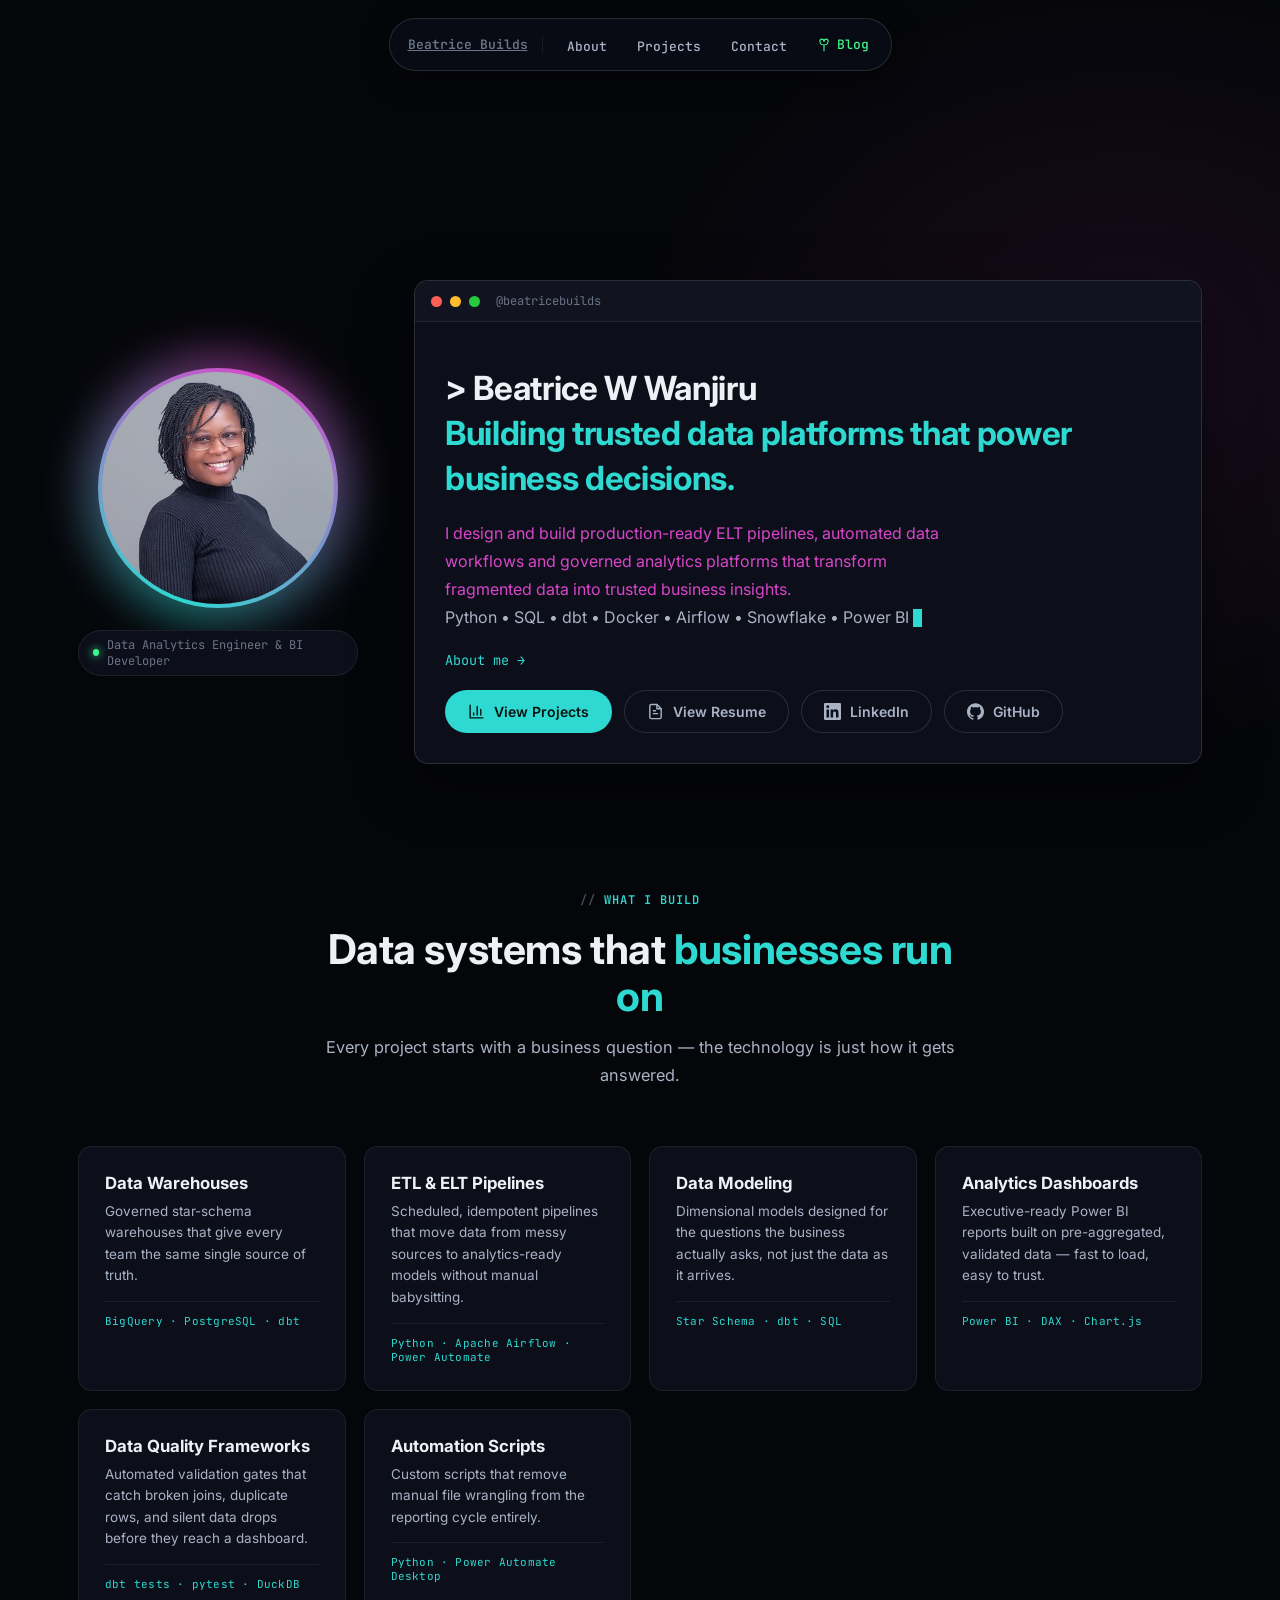
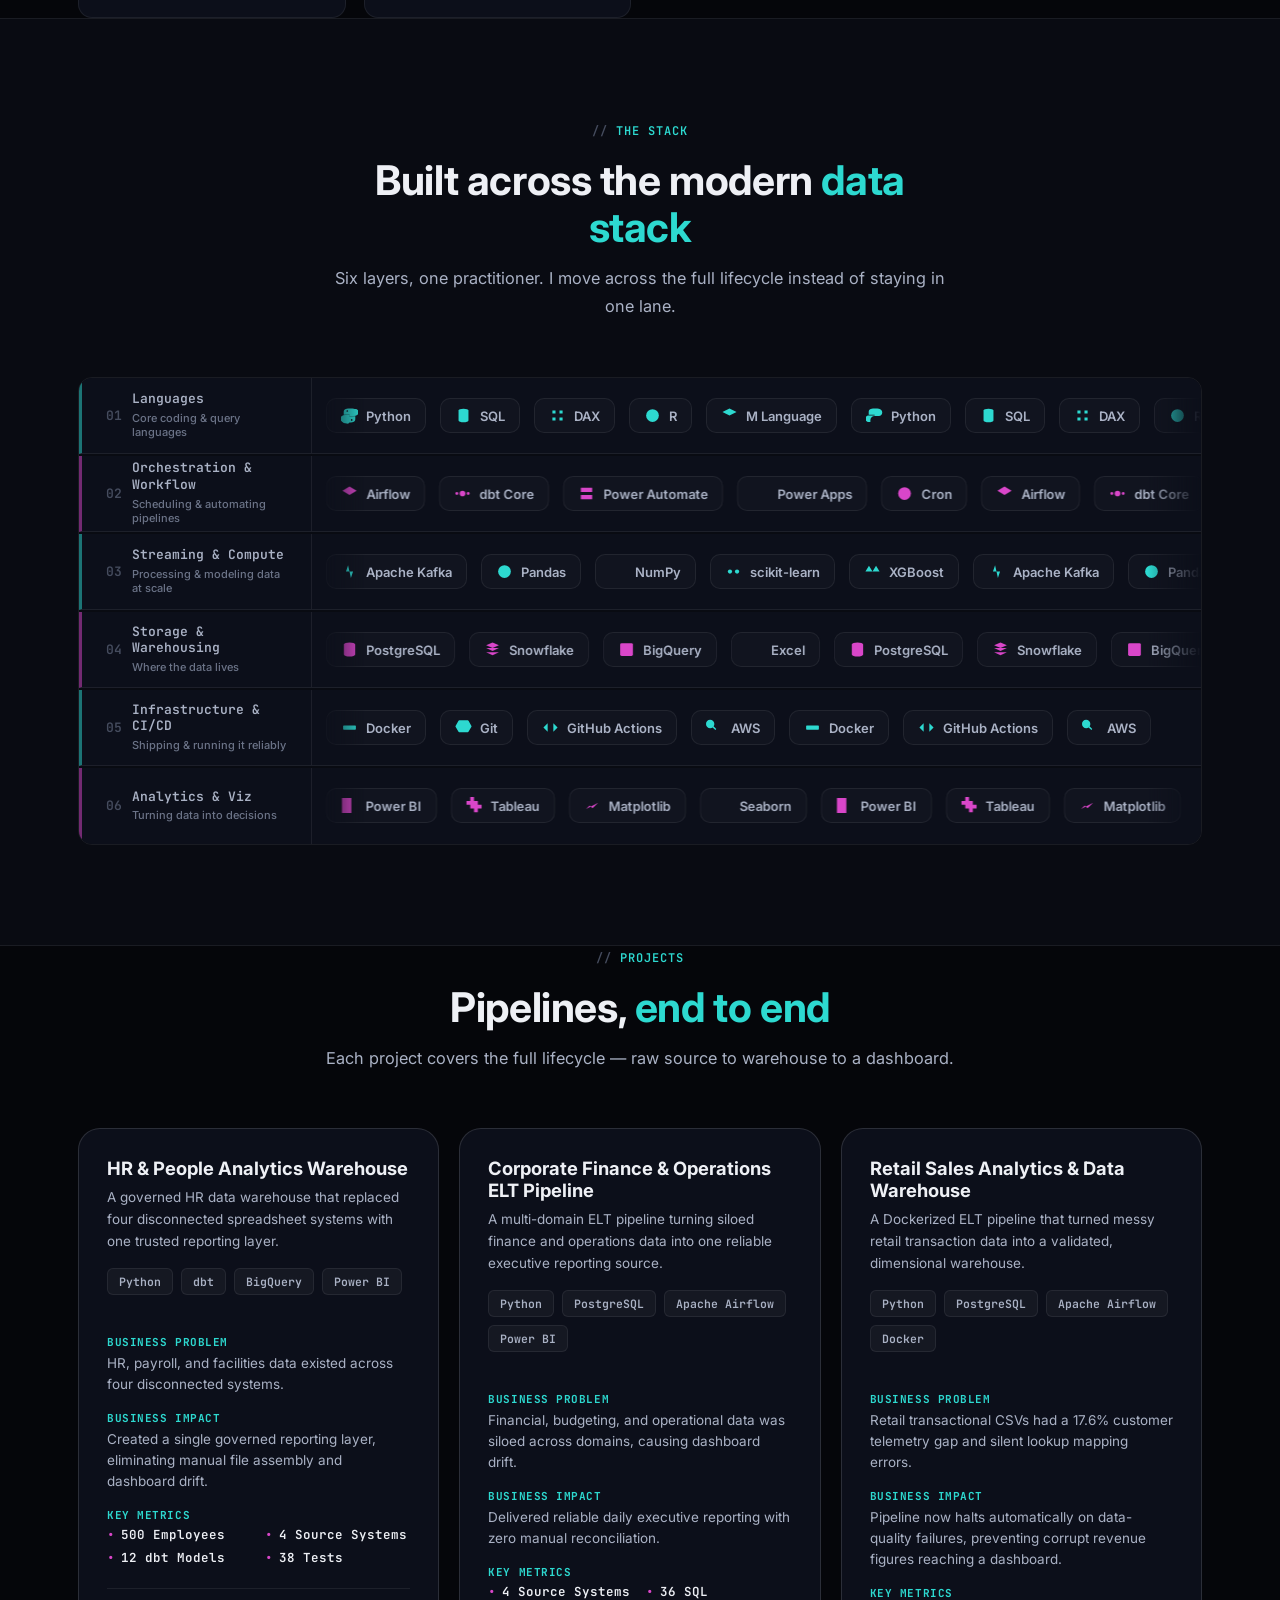
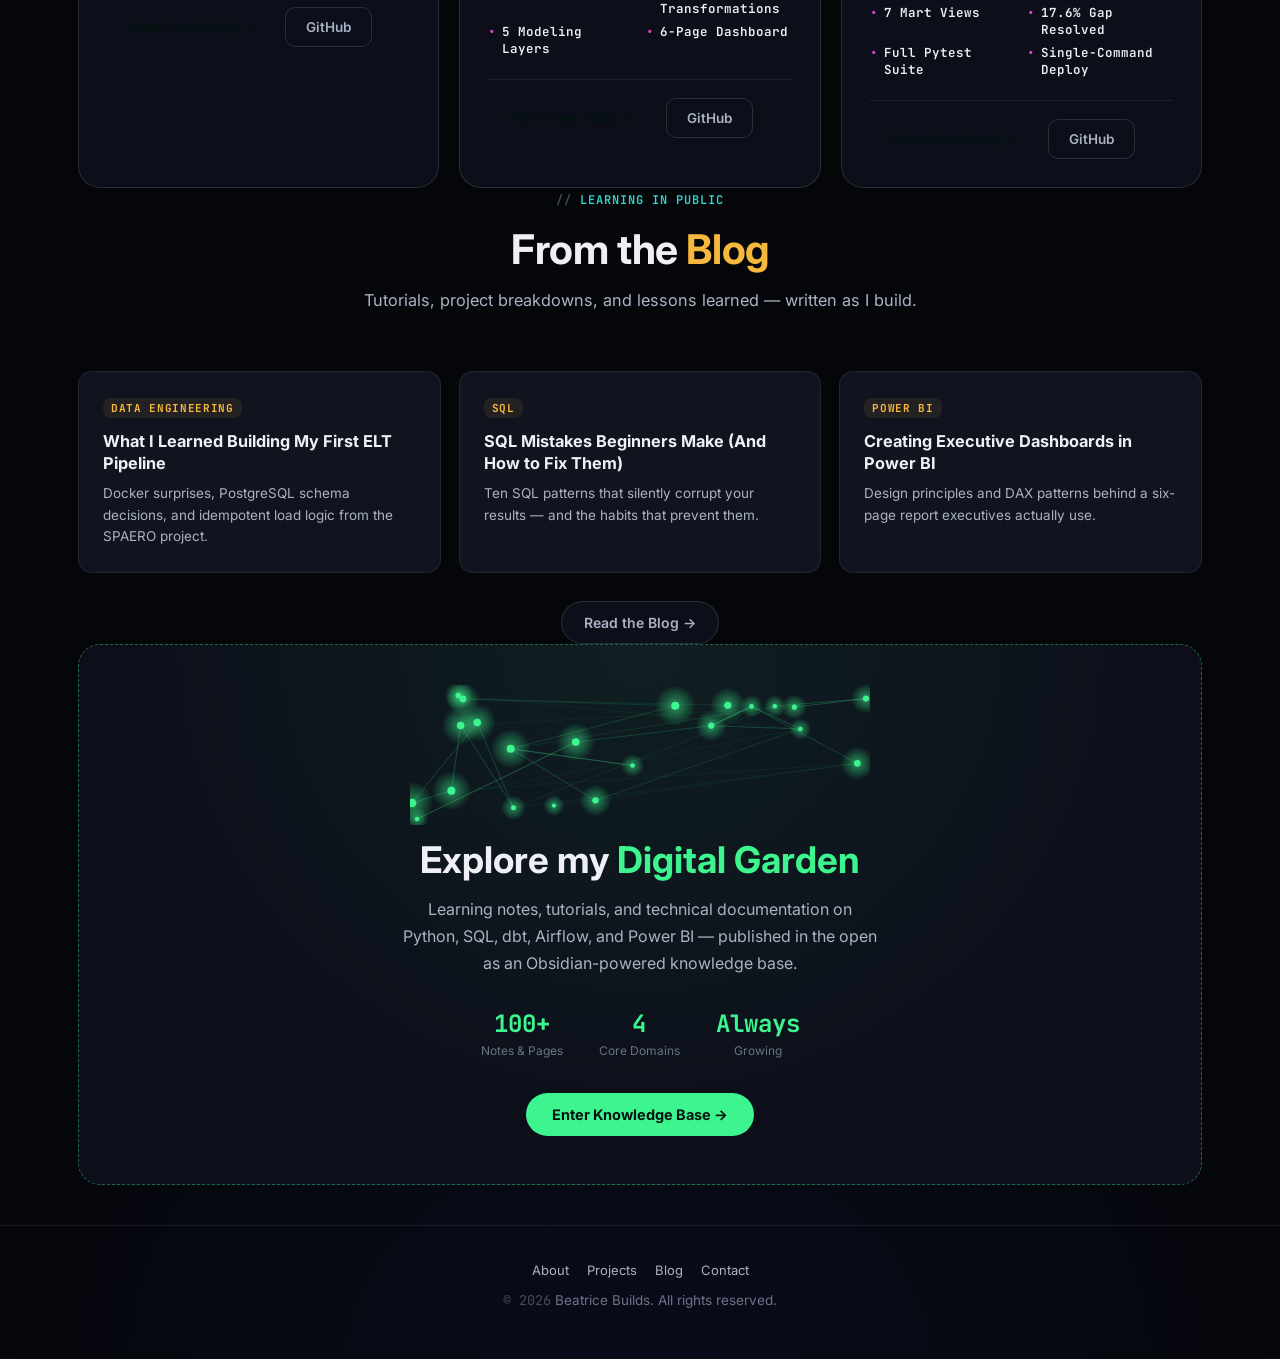
==== index.html @ 4d33ec8a "Overwrite remote with local files" ====
<!DOCTYPE html>
<html lang="en">
<head>
<meta charset="UTF-8">
<meta name="viewport" content="width=device-width, initial-scale=1.0">
<title>Beatrice Builds — Data Analytics Engineer & BI Developer</title>
<meta name="description" content="Portfolio of Beatrice W Wanjiru, a Nairobi-based Data Analytics Engineer and BI Developer building ELT pipelines, dbt warehouses, and Power BI dashboards.">
<meta name="keywords" content="Beatrice Builds, Beatrice Wanjiru, Data Analytics Engineer, Data Engineer, BI Developer, Power BI Developer, dbt, ELT Pipeline, Python, SQL, Airflow, Nairobi Kenya Data Engineer">
<meta name="author" content="Beatrice W Wanjiru">
<meta name="robots" content="index, follow, max-image-preview:large">
<meta name="color-scheme" content="dark">
<meta name="theme-color" content="#0c0f1a">
<link rel="canonical" href="https://beatrice-wakarima.github.io/Beatrice/">

<meta property="og:site_name" content="Beatrice Builds">
<meta property="og:title" content="Beatrice Builds — Data Analytics Engineer & BI Developer">
<meta property="og:description" content="End-to-end data solutions, from raw ELT pipelines to production Power BI dashboards. Portfolio by Beatrice W Wanjiru.">
<meta property="og:type" content="website">
<meta property="og:image" content="https://beatrice-wakarima.github.io/Beatrice/assets/images/og-preview.png">
<meta property="og:image:width" content="1200">
<meta property="og:image:height" content="630">
<meta property="og:image:alt" content="Beatrice W Wanjiru — Data Analytics Engineer & BI Developer portfolio preview">
<meta property="og:url" content="https://beatrice-wakarima.github.io/Beatrice/">
<meta property="og:locale" content="en_US">

<meta name="twitter:card" content="summary_large_image">
<meta name="twitter:title" content="Beatrice Builds — Data Analytics Engineer & BI Developer">
<meta name="twitter:description" content="End-to-end data solutions, from raw ELT pipelines to production Power BI dashboards.">
<meta name="twitter:image" content="https://beatrice-wakarima.github.io/Beatrice/assets/images/og-preview.png">

<link rel="preconnect" href="https://fonts.googleapis.com">
<link rel="preconnect" href="https://fonts.gstatic.com" crossorigin>
<link href="https://fonts.googleapis.com/css2?family=Inter:wght@400;500;600;700;800&family=JetBrains+Mono:wght@400;500;600;700&display=swap" rel="stylesheet">
<link rel="icon" href="assets/icons/favicon.ico" type="image/x-icon">
<link rel="apple-touch-icon" href="assets/icons/apple-touch-icon.png">
<link rel="manifest" href="site.webmanifest">
<link rel="stylesheet" href="assets/css/style.css">

<script type="application/ld+json">
{
  "@context": "https://schema.org",
  "@type": "Person",
  "name": "Beatrice W Wanjiru",
  "alternateName": "Beatrice Builds",
  "url": "https://beatrice-wakarima.github.io/Beatrice/",
  "jobTitle": "Data Analytics Engineer",
  "description": "Data Analytics Engineer and BI Developer building end-to-end ELT pipelines, dbt data warehouses, and Power BI dashboards.",
  "image": "https://beatrice-wakarima.github.io/Beatrice/images/passport.jpg",
  "sameAs": [
    "https://www.linkedin.com/in/beatricewwanjiru",
    "https://github.com/Beatrice-Wakarima"
  ],
  "knowsAbout": ["Data Engineering", "Data Analytics", "Power BI", "dbt", "Python", "SQL", "Apache Airflow", "BigQuery", "Snowflake"]
}
</script>
<script type="application/ld+json">
{
  "@context": "https://schema.org",
  "@type": "WebSite",
  "name": "Beatrice Builds",
  "url": "https://beatrice-wakarima.github.io/Beatrice/",
  "author": { "@type": "Person", "name": "Beatrice W Wanjiru" }
}
</script>
</head>
<body>

<a href="#main-content" class="skip-link">Skip to main content</a>

<header>
    <nav class="navbar" aria-label="Primary">
        <a href="index.html" class="nav-root">Beatrice Builds</a>
        <ul>
            <li><a href="about/index.html" class="navlink">About</a></li>
            <li><a href="#projects" class="navlink">Projects</a></li>
            <li><a href="contact/index.html" class="navlink">Contact</a></li>
            <li><a href="blog/index.html" class="navlink nav-garden">
                <svg viewBox="0 0 24 24" fill="none" stroke="currentColor" stroke-width="2" aria-hidden="true"><path d="M12 22V12M12 12C12 12 5 12 5 6C5 4 6 2 8 2C10 2 12 4 12 6M12 12C12 12 19 12 19 6C19 4 18 2 16 2C14 2 12 4 12 6" stroke-linecap="round" stroke-linejoin="round"/></svg>
                Blog
            </a></li>
        </ul>
    </nav>
</header>

<main id="main-content">

    <!-- ════════════════════ HERO ════════════════════ -->
    <section id="hero" class="hero wrap">
        <div class="hero-grid">
            <div class="hero-left">
                <div class="portrait-frame">
                    <img src="assets/images/passport.jpg" alt="Portrait of Beatrice W Wanjiru, Data Analytics Engineer" width="400" height="400" fetchpriority="high">
                </div>
                <div class="status-pill">
                    <span class="status-dot"></span>
                    Data Analytics Engineer & BI Developer
                </div>
            </div>

            <div class="hero-right">
                <div class="terminal-card">
                    <div class="terminal-bar">
                        <span class="terminal-dot red"></span>
                        <span class="terminal-dot yellow"></span>
                        <span class="terminal-dot green"></span>
                        <span class="terminal-path">@beatricebuilds</span>
                    </div>
                    <div class="terminal-body">
    
                        <h1 class="hero-headline"> > Beatrice W Wanjiru<span class="highlight-cyan"><br>Building trusted data platforms that power business decisions.</span></h1>
                        <p class="hero-tagline"> <span class="highlight-fuchsia">I design and build production-ready ELT pipelines, automated data workflows and governed analytics platforms that transform fragmented data into trusted business insights.</span><br>Python • SQL • dbt • Docker • Airflow • Snowflake • Power BI<span class="cursor-blink"></span></p>
                        <p style="margin:-8px 0 20px;"><a href="about/index.html" style="color:var(--cyan); font-size:13.5px; text-decoration:none;">About me →</a></p>
                        <div class="hero-actions">
                            <a href="#projects" class="pill-btn pill-cyan">
                                <svg viewBox="0 0 24 24" fill="none" stroke="currentColor" stroke-width="2" stroke-linecap="round" stroke-linejoin="round"><path d="M3 3v18h18"/><path d="M18 17V9M13 17V5M8 17v-3"/></svg>
                                View Projects
                            </a>
                            <a href="assets/documents/resume.pdf" target="_blank" rel="noopener noreferrer" class="pill-btn pill-ghost">
                                <svg viewBox="0 0 24 24" fill="none" stroke="currentColor" stroke-width="2" stroke-linecap="round" stroke-linejoin="round"><path d="M14 2H6a2 2 0 0 0-2 2v16a2 2 0 0 0 2 2h12a2 2 0 0 0 2-2V8z"/><path d="M14 2v6h6"/><path d="M9 15h6M9 11h3"/></svg>
                                View Resume
                            </a>
                            <a href="https://www.linkedin.com/in/beatricewwanjiru" target="_blank" rel="noopener noreferrer" class="pill-btn pill-ghost">
                                <svg viewBox="0 0 24 24" fill="currentColor"><path d="M20.447 20.452h-3.554v-5.569c0-1.328-.027-3.037-1.852-3.037-1.853 0-2.136 1.445-2.136 2.939v5.667H9.351V9h3.414v1.561h.046c.477-.9 1.637-1.85 3.37-1.85 3.601 0 4.267 2.37 4.267 5.455v6.286zM5.337 7.433a2.062 2.062 0 01-2.063-2.065 2.064 2.064 0 112.063 2.065zm1.782 13.019H3.555V9h3.564v11.452zM22.225 0H1.771C.792 0 0 .774 0 1.729v20.542C0 23.227.792 24 1.771 24h20.451C23.2 24 24 23.227 24 22.271V1.729C24 .774 23.2 0 22.222 0h.003z"/></svg>
                                LinkedIn
                            </a>
                            <a href="https://github.com/beatrice-wakarima" target="_blank" rel="noopener noreferrer" class="pill-btn pill-ghost">
                                <svg viewBox="0 0 24 24" fill="currentColor"><path d="M12 .297c-6.63 0-12 5.373-12 12 0 5.303 3.438 9.8 8.205 11.385.6.113.82-.258.82-.577 0-.285-.01-1.04-.015-2.04-3.338.724-4.042-1.61-4.042-1.61-.546-1.387-1.333-1.756-1.333-1.756-1.089-.745.084-.729.084-.729 1.205.084 1.84 1.236 1.84 1.236 1.07 1.835 2.809 1.305 3.495.998.108-.776.418-1.305.762-1.605-2.665-.3-5.466-1.332-5.466-5.93 0-1.31.465-2.38 1.235-3.22-.135-.303-.54-1.523.105-3.176 0 0 1.005-.322 3.3 1.23.96-.267 1.98-.399 3-.405 1.02.006 2.04.138 3 .405 2.28-1.552 3.285-1.23 3.285-1.23.645 1.653.24 2.873.12 3.176.765.84 1.23 1.91 1.23 3.22 0 4.61-2.805 5.625-5.475 5.92.42.36.81 1.096.81 2.22 0 1.606-.015 2.896-.015 3.286 0 .315.21.69.825.57C20.565 22.092 24 17.592 24 12.297c0-6.627-5.373-12-12-12"/></svg>
                                GitHub
                            </a>
                        </div>
                    </div>
                </div>
            </div>
        </div>
    </section>

    <!-- ════════════════════ WHAT I BUILD ════════════════════ -->
    <section id="what-i-build" class="wrap">
        <div class="section-header center">
            <span class="eyebrow">what i build</span>
            <h2>Data systems that <span class="highlight-cyan">businesses run on</span></h2>
            <p>Every project starts with a business question — the technology is just how it gets answered.</p>
        </div>
        <div class="build-grid">
            <div class="build-card">
                <h3>Data Warehouses</h3>
                <p>Governed star-schema warehouses that give every team the same single source of truth.</p>
                <div class="build-tech">BigQuery · PostgreSQL · dbt</div>
            </div>
            <div class="build-card">
                <h3>ETL &amp; ELT Pipelines</h3>
                <p>Scheduled, idempotent pipelines that move data from messy sources to analytics-ready models without manual babysitting.</p>
                <div class="build-tech">Python · Apache Airflow · Power Automate</div>
            </div>
            <div class="build-card">
                <h3>Data Modeling</h3>
                <p>Dimensional models designed for the questions the business actually asks, not just the data as it arrives.</p>
                <div class="build-tech">Star Schema · dbt · SQL</div>
            </div>
            <div class="build-card">
                <h3>Analytics Dashboards</h3>
                <p>Executive-ready Power BI reports built on pre-aggregated, validated data — fast to load, easy to trust.</p>
                <div class="build-tech">Power BI · DAX · Chart.js</div>
            </div>
            <div class="build-card">
                <h3>Data Quality Frameworks</h3>
                <p>Automated validation gates that catch broken joins, duplicate rows, and silent data drops before they reach a dashboard.</p>
                <div class="build-tech">dbt tests · pytest · DuckDB</div>
            </div>
            <div class="build-card">
                <h3>Automation Scripts</h3>
                <p>Custom scripts that remove manual file wrangling from the reporting cycle entirely.</p>
                <div class="build-tech">Python · Power Automate Desktop</div>
            </div>
        </div>
    </section>

    <!-- ════════════════════ TECH STACK ════════════════════ -->
    <section id="stack" class="stack-section">
        <div class="wrap">
            <div class="section-header center">
                <span class="eyebrow">the stack</span>
                <h2>Built across the modern <span class="highlight-cyan">data stack</span></h2>
                <p>Six layers, one practitioner. I move across the full lifecycle instead of staying in one lane.</p>
            </div>

            <div class="stack-rows">

                <div class="stack-row accent-cyan">
                    <div class="stack-label"><span class="idx">01</span> <span class="stack-label-text">Languages<small>Core coding &amp; query languages</small></span></div>
                    <div class="stack-track left">
                        <div class="stack-marquee">
                            <span class="chip"><svg viewBox="0 0 24 24" fill="#2dd9d0"><path d="M12 2c-1.5 0-2.9.1-4 .4-3.6.7-4.2 2.2-4.2 4.9v3.6h8.4v1.1H4.1c-2.7 0-5 1.6-5 4.7 0 3.1 2.3 4.6 5 4.6h2.1v-2.8c0-3.1 2.7-5.8 5.9-5.8h6.2c2.5 0 4.6-2.1 4.6-4.6V7.3c0-2.5-2.1-4.4-4.6-4.9-1.6-.3-3.3-.4-4.3-.4zM8.9 4.5c.7 0 1.2.6 1.2 1.3 0 .7-.5 1.3-1.2 1.3-.7 0-1.2-.6-1.2-1.3 0-.7.5-1.3 1.2-1.3z"/><path d="M12 22c1.5 0 2.9-.1 4-.4 3.6-.7 4.2-2.2 4.2-4.9v-3.6h-8.4v-1.1h8.1c2.7 0 5-1.6 5-4.7 0-3.1-2.3-4.6-5-4.6h-2.1v2.8c0 3.1-2.7 5.8-5.9 5.8H5.7c-2.5 0-4.6 2.1-4.6 4.6v2.3c0 2.5 2.1 4.4 4.6 4.9 1.6.3 3.3.4 4.3.4zM15.1 19.5c-.7 0-1.2-.6-1.2-1.3 0-.7.5-1.3 1.2-1.3.7 0 1.2.6 1.2 1.3 0 .7-.5 1.3-1.2 1.3z"/></svg>Python</span>
                            <span class="chip"><svg viewBox="0 0 24 24" fill="#2dd9d0"><path d="M12 2.5C8.17 2.5 5 3.65 5 5.083V18.917C5 20.35 8.17 21.5 12 21.5s7-1.15 7-2.583V5.083C19 3.65 15.83 2.5 12 2.5z"/></svg>SQL</span>
                            <span class="chip"><svg viewBox="0 0 24 24" fill="#2dd9d0"><path d="M4.8 4.8h4.4v4.4H4.8zM14.8 4.8h4.4v4.4h-4.4zM4.8 14.8h4.4v4.4H4.8zM14.8 14.8h4.4v4.4h-4.4z"/></svg>DAX</span>
                            <span class="chip"><svg viewBox="0 0 24 24" fill="#2dd9d0"><circle cx="12" cy="12" r="9"/></svg>R</span>
                            <span class="chip"><svg viewBox="0 0 24 24" fill="#2dd9d0"><path d="M12 2L2 7l10 5 10-5z"/></svg>M Language</span>
                            <!-- duplicate set for seamless marquee -->
                            <span class="chip"><svg viewBox="0 0 24 24" fill="#2dd9d0"><path d="M12 2c-1.5 0-2.9.1-4 .4-3.6.7-4.2 2.2-4.2 4.9v3.6h8.4v1.1H4.1c-2.7 0-5 1.6-5 4.7 0 3.1 2.3 4.6 5 4.6h2.1v-2.8c0-3.1 2.7-5.8 5.9-5.8h6.2c2.5 0 4.6-2.1 4.6-4.6V7.3c0-2.5-2.1-4.4-4.6-4.9-1.6-.3-3.3-.4-4.3-.4z"/></svg>Python</span>
                            <span class="chip"><svg viewBox="0 0 24 24" fill="#2dd9d0"><path d="M12 2.5C8.17 2.5 5 3.65 5 5.083V18.917C5 20.35 8.17 21.5 12 21.5s7-1.15 7-2.583V5.083C19 3.65 15.83 2.5 12 2.5z"/></svg>SQL</span>
                            <span class="chip"><svg viewBox="0 0 24 24" fill="#2dd9d0"><path d="M4.8 4.8h4.4v4.4H4.8zM14.8 4.8h4.4v4.4h-4.4zM4.8 14.8h4.4v4.4H4.8zM14.8 14.8h4.4v4.4h-4.4z"/></svg>DAX</span>
                            <span class="chip"><svg viewBox="0 0 24 24" fill="#2dd9d0"><circle cx="12" cy="12" r="9"/></svg>R</span>
                            <span class="chip"><svg viewBox="0 0 24 24" fill="#2dd9d0"><path d="M12 2L2 7l10 5 10-5z"/></svg>M Language</span>
                        </div>
                    </div>
                </div>

                <div class="stack-row accent-fuchsia">
                    <div class="stack-label"><span class="idx">02</span> <span class="stack-label-text">Orchestration &amp; Workflow<small>Scheduling &amp; automating pipelines</small></span></div>
                    <div class="stack-track right">
                        <div class="stack-marquee">
                            <span class="chip"><svg viewBox="0 0 24 24" fill="#d946c9"><path d="M12 2L2 8l10 6 10-6z"/></svg>Airflow</span>
                            <span class="chip"><svg viewBox="0 0 24 24" fill="#d946c9"><circle cx="12" cy="12" r="4"/><circle cx="4" cy="12" r="2"/><circle cx="20" cy="12" r="2"/></svg>dbt Core</span>
                            <span class="chip"><svg viewBox="0 0 24 24" fill="#d946c9"><path d="M4 4h16v6H4zM4 14h16v6H4z"/></svg>Power Automate</span>
                            <span class="chip"><svg viewBox="0 0 24 24" fill="#d946c9"><path d="M12 2v20M2 12h20"/></svg>Power Apps</span>
                            <span class="chip"><svg viewBox="0 0 24 24" fill="#d946c9"><circle cx="12" cy="12" r="9"/></svg>Cron</span>
                            <span class="chip"><svg viewBox="0 0 24 24" fill="#d946c9"><path d="M12 2L2 8l10 6 10-6z"/></svg>Airflow</span>
                            <span class="chip"><svg viewBox="0 0 24 24" fill="#d946c9"><circle cx="12" cy="12" r="4"/><circle cx="4" cy="12" r="2"/><circle cx="20" cy="12" r="2"/></svg>dbt Core</span>
                            <span class="chip"><svg viewBox="0 0 24 24" fill="#d946c9"><path d="M4 4h16v6H4zM4 14h16v6H4z"/></svg>Power Automate</span>
                            <span class="chip"><svg viewBox="0 0 24 24" fill="#d946c9"><path d="M12 2v20M2 12h20"/></svg>Power Apps</span>
                            <span class="chip"><svg viewBox="0 0 24 24" fill="#d946c9"><circle cx="12" cy="12" r="9"/></svg>Cron</span>
                        </div>
                    </div>
                </div>

                <div class="stack-row accent-cyan">
                    <div class="stack-label"><span class="idx">03</span> <span class="stack-label-text">Streaming &amp; Compute<small>Processing &amp; modeling data at scale</small></span></div>
                    <div class="stack-track left">
                        <div class="stack-marquee">
                            <span class="chip"><svg viewBox="0 0 24 24" fill="#2dd9d0"><path d="M3 12h4l3-9 4 18 3-9h4"/></svg>Apache Kafka</span>
                            <span class="chip"><svg viewBox="0 0 24 24" fill="#2dd9d0"><circle cx="12" cy="12" r="9"/></svg>Pandas</span>
                            <span class="chip"><svg viewBox="0 0 24 24" fill="#2dd9d0"><path d="M4 12h16M12 4v16"/></svg>NumPy</span>
                            <span class="chip"><svg viewBox="0 0 24 24" fill="#2dd9d0"><circle cx="7" cy="12" r="3"/><circle cx="17" cy="12" r="3"/></svg>scikit-learn</span>
                            <span class="chip"><svg viewBox="0 0 24 24" fill="#2dd9d0"><path d="M2 12l5-8 5 8 5-8 5 8"/></svg>XGBoost</span>
                            <span class="chip"><svg viewBox="0 0 24 24" fill="#2dd9d0"><path d="M3 12h4l3-9 4 18 3-9h4"/></svg>Apache Kafka</span>
                            <span class="chip"><svg viewBox="0 0 24 24" fill="#2dd9d0"><circle cx="12" cy="12" r="9"/></svg>Pandas</span>
                            <span class="chip"><svg viewBox="0 0 24 24" fill="#2dd9d0"><path d="M4 12h16M12 4v16"/></svg>NumPy</span>
                            <span class="chip"><svg viewBox="0 0 24 24" fill="#2dd9d0"><circle cx="7" cy="12" r="3"/><circle cx="17" cy="12" r="3"/></svg>scikit-learn</span>
                        </div>
                    </div>
                </div>

                <div class="stack-row accent-fuchsia">
                    <div class="stack-label"><span class="idx">04</span> <span class="stack-label-text">Storage &amp; Warehousing<small>Where the data lives</small></span></div>
                    <div class="stack-track right">
                        <div class="stack-marquee">
                            <span class="chip"><svg viewBox="0 0 24 24" fill="#d946c9"><ellipse cx="12" cy="5" rx="8" ry="3"/><path d="M4 5v14c0 1.7 3.6 3 8 3s8-1.3 8-3V5"/></svg>PostgreSQL</span>
                            <span class="chip"><svg viewBox="0 0 24 24" fill="#d946c9"><path d="M12 2l9 4-9 4-9-4z"/><path d="M3 10l9 4 9-4M3 16l9 4 9-4"/></svg>Snowflake</span>
                            <span class="chip"><svg viewBox="0 0 24 24" fill="#d946c9"><rect x="3" y="3" width="18" height="18" rx="2"/></svg>BigQuery</span>
                            <span class="chip"><svg viewBox="0 0 24 24" fill="#d946c9"><path d="M4 19h16M4 15h16M4 11h16"/></svg>Excel</span>
                            <span class="chip"><svg viewBox="0 0 24 24" fill="#d946c9"><ellipse cx="12" cy="5" rx="8" ry="3"/><path d="M4 5v14c0 1.7 3.6 3 8 3s8-1.3 8-3V5"/></svg>PostgreSQL</span>
                            <span class="chip"><svg viewBox="0 0 24 24" fill="#d946c9"><path d="M12 2l9 4-9 4-9-4z"/><path d="M3 10l9 4 9-4M3 16l9 4 9-4"/></svg>Snowflake</span>
                            <span class="chip"><svg viewBox="0 0 24 24" fill="#d946c9"><rect x="3" y="3" width="18" height="18" rx="2"/></svg>BigQuery</span>
                        </div>
                    </div>
                </div>

                <div class="stack-row accent-cyan">
                    <div class="stack-label"><span class="idx">05</span> <span class="stack-label-text">Infrastructure &amp; CI/CD<small>Shipping &amp; running it reliably</small></span></div>
                    <div class="stack-track left">
                        <div class="stack-marquee">
                            <span class="chip"><svg viewBox="0 0 24 24" fill="#2dd9d0"><rect x="3" y="9" width="18" height="6" rx="1"/></svg>Docker</span>
                            <span class="chip"><svg viewBox="0 0 24 24" fill="#2dd9d0"><path d="M23.36 10.21a1.24 1.24 0 0 0-.13-.49l-4.14-7.17a1.24 1.24 0 0 0-1.08-.62H6.02a1.24 1.24 0 0 0-1.08.62L.8 9.72a1.24 1.24 0 0 0 0 1.24l4.14 7.17a1.24 1.24 0 0 0 1.08.62h11.96a1.24 1.24 0 0 0 1.08-.62l4.14-7.17a1.24 1.24 0 0 0 .13-.75z"/></svg>Git</span>
                            <span class="chip"><svg viewBox="0 0 24 24" fill="#2dd9d0"><path d="M16 18l6-6-6-6M8 6l-6 6 6 6"/></svg>GitHub Actions</span>
                            <span class="chip"><svg viewBox="0 0 24 24" fill="#2dd9d0"><path d="M14.5 14.2l-3.8-3.8c.7-1 1.1-2.2 1.1-3.4 0-3.3-2.7-6-6-6S0 3.7 0 7s2.7 6 6 6c1.2 0 2.4-.4 3.4-1.1l3.8 3.8 1.3-1.5z"/></svg>AWS</span>
                            <span class="chip"><svg viewBox="0 0 24 24" fill="#2dd9d0"><rect x="3" y="9" width="18" height="6" rx="1"/></svg>Docker</span>
                            <span class="chip"><svg viewBox="0 0 24 24" fill="#2dd9d0"><path d="M16 18l6-6-6-6M8 6l-6 6 6 6"/></svg>GitHub Actions</span>
                            <span class="chip"><svg viewBox="0 0 24 24" fill="#2dd9d0"><path d="M14.5 14.2l-3.8-3.8c.7-1 1.1-2.2 1.1-3.4 0-3.3-2.7-6-6-6S0 3.7 0 7s2.7 6 6 6c1.2 0 2.4-.4 3.4-1.1l3.8 3.8 1.3-1.5z"/></svg>AWS</span>
                        </div>
                    </div>
                </div>

                <div class="stack-row accent-fuchsia">
                    <div class="stack-label"><span class="idx">06</span> <span class="stack-label-text">Analytics &amp; Viz<small>Turning data into decisions</small></span></div>
                    <div class="stack-track right">
                        <div class="stack-marquee">
                            <span class="chip"><svg viewBox="0 0 24 24" fill="#d946c9"><path d="M1.3 1.3v21.3h13.3V1.3z"/></svg>Power BI</span>
                            <span class="chip"><svg viewBox="0 0 24 24" fill="#d946c9"><path d="M11.3.1H6v5.4H.6v5.3H6v5.4h5.3v5.4h5.4v-5.4h5.3v-5.3h-5.3V5.5h-5.4z"/></svg>Tableau</span>
                            <span class="chip"><svg viewBox="0 0 24 24" fill="#d946c9"><path d="M3 17l5-5 4 4 8-8"/></svg>Matplotlib</span>
                            <span class="chip"><svg viewBox="0 0 24 24" fill="#d946c9"><path d="M4 18V8M10 18V4M16 18v-7M22 18v-3"/></svg>Seaborn</span>
                            <span class="chip"><svg viewBox="0 0 24 24" fill="#d946c9"><path d="M1.3 1.3v21.3h13.3V1.3z"/></svg>Power BI</span>
                            <span class="chip"><svg viewBox="0 0 24 24" fill="#d946c9"><path d="M11.3.1H6v5.4H.6v5.3H6v5.4h5.3v5.4h5.4v-5.4h5.3v-5.3h-5.3V5.5h-5.4z"/></svg>Tableau</span>
                            <span class="chip"><svg viewBox="0 0 24 24" fill="#d946c9"><path d="M3 17l5-5 4 4 8-8"/></svg>Matplotlib</span>
                        </div>
                    </div>
                </div>

            </div>
        </div>
    </section>

    <!-- ════════════════════ CASE STUDIES ════════════════════ -->
    <section id="projects" class="wrap">
        <div class="section-header center">
            <span class="eyebrow">projects</span>
            <h2>Pipelines, <span class="highlight-cyan">end to end</span></h2>
            <p>Each project covers the full lifecycle — raw source to warehouse to a dashboard.</p>
        </div>
        <div class="project-grid">
            <article class="project-card" data-href="projects/hr-analytics-platform/index.html">
                <span class="hover-hint">Click to view case study →</span>
                <h3><a href="projects/hr-analytics-platform/index.html">HR &amp; People Analytics Warehouse</a></h3>
                <p class="project-summary">A governed HR data warehouse that replaced four disconnected spreadsheet systems with one trusted reporting layer.</p>
                <div class="case-tags">
                    <span class="tag">Python</span>
                    <span class="tag">dbt</span>
                    <span class="tag">BigQuery</span>
                    <span class="tag">Power BI</span>
                </div>
                <div class="project-row">
                    <h4>Business Problem</h4>
                    <p>HR, payroll, and facilities data existed across four disconnected systems.</p>
                </div>
                <div class="project-row">
                    <h4>Business Impact</h4>
                    <p>Created a single governed reporting layer, eliminating manual file assembly and dashboard drift.</p>
                </div>
                <div class="project-row">
                    <h4>Key Metrics</h4>
                    <ul class="metric-list">
                        <li>500 Employees</li>
                        <li>4 Source Systems</li>
                        <li>12 dbt Models</li>
                        <li>38 Tests</li>
                    </ul>
                </div>
                <div class="project-footer">
                    <a href="projects/hr-analytics-platform/index.html" class="case-btn solid">View Case Study →</a>
                    <a href="https://github.com/beatrice-wakarima/zeni_hr_analytics" target="_blank" rel="noopener noreferrer" class="case-btn">GitHub</a>
                </div>
            </article>

            <article class="project-card" data-href="projects/corporate-finance-elt/index.html">
                <span class="hover-hint">Click to view case study →</span>
                <h3><a href="projects/corporate-finance-elt/index.html">Corporate Finance &amp; Operations ELT Pipeline</a></h3>
                <p class="project-summary">A multi-domain ELT pipeline turning siloed finance and operations data into one reliable executive reporting source.</p>
                <div class="case-tags">
                    <span class="tag">Python</span>
                    <span class="tag">PostgreSQL</span>
                    <span class="tag">Apache Airflow</span>
                    <span class="tag">Power BI</span>
                </div>
                <div class="project-row">
                    <h4>Business Problem</h4>
                    <p>Financial, budgeting, and operational data was siloed across domains, causing dashboard drift.</p>
                </div>
                <div class="project-row">
                    <h4>Business Impact</h4>
                    <p>Delivered reliable daily executive reporting with zero manual reconciliation.</p>
                </div>
                <div class="project-row">
                    <h4>Key Metrics</h4>
                    <ul class="metric-list">
                        <li>4 Source Systems</li>
                        <li>36 SQL Transformations</li>
                        <li>5 Modeling Layers</li>
                        <li>6-Page Dashboard</li>
                    </ul>
                </div>
                <div class="project-footer">
                    <a href="projects/corporate-finance-elt/index.html" class="case-btn solid">View Case Study →</a>
                    <a href="https://github.com/Beatrice-Wakarima/Spaero-analytics" target="_blank" rel="noopener noreferrer" class="case-btn">GitHub</a>
                </div>
            </article>

            <article class="project-card" data-href="projects/retail-data-warehouse/index.html">
                <span class="hover-hint">Click to view case study →</span>
                <h3><a href="projects/retail-data-warehouse/index.html">Retail Sales Analytics &amp; Data Warehouse</a></h3>
                <p class="project-summary">A Dockerized ELT pipeline that turned messy retail transaction data into a validated, dimensional warehouse.</p>
                <div class="case-tags">
                    <span class="tag">Python</span>
                    <span class="tag">PostgreSQL</span>
                    <span class="tag">Apache Airflow</span>
                    <span class="tag">Docker</span>
                </div>
                <div class="project-row">
                    <h4>Business Problem</h4>
                    <p>Retail transactional CSVs had a 17.6% customer telemetry gap and silent lookup mapping errors.</p>
                </div>
                <div class="project-row">
                    <h4>Business Impact</h4>
                    <p>Pipeline now halts automatically on data-quality failures, preventing corrupt revenue figures reaching a dashboard.</p>
                </div>
                <div class="project-row">
                    <h4>Key Metrics</h4>
                    <ul class="metric-list">
                        <li>7 Mart Views</li>
                        <li>17.6% Gap Resolved</li>
                        <li>Full Pytest Suite</li>
                        <li>Single-Command Deploy</li>
                    </ul>
                </div>
                <div class="project-footer">
                    <a href="projects/retail-data-warehouse/index.html" class="case-btn solid">View Case Study →</a>
                    <a href="https://github.com/Beatrice-Wakarima/pet_retail_pipeline" target="_blank" rel="noopener noreferrer" class="case-btn">GitHub</a>
                </div>
            </article>
        </div>
    </section>

    <!-- ════════════════════ ABOUT ════════════════════ -->
    <!-- ════════════════════ BLOG PREVIEW ════════════════════ -->
    <section id="blog-preview" class="wrap">
        <div class="section-header center">
            <span class="eyebrow">learning in public</span>
            <h2>From the <span class="highlight-gold">Blog</span></h2>
            <p>Tutorials, project breakdowns, and lessons learned — written as I build.</p>
        </div>
        <div class="blog-preview-grid">
            <a href="blog/index.html" class="blog-preview-card">
                <span class="blog-preview-category">Data Engineering</span>
                <h3>What I Learned Building My First ELT Pipeline</h3>
                <p>Docker surprises, PostgreSQL schema decisions, and idempotent load logic from the SPAERO project.</p>
            </a>
            <a href="blog/index.html" class="blog-preview-card">
                <span class="blog-preview-category">SQL</span>
                <h3>SQL Mistakes Beginners Make (And How to Fix Them)</h3>
                <p>Ten SQL patterns that silently corrupt your results — and the habits that prevent them.</p>
            </a>
            <a href="blog/index.html" class="blog-preview-card">
                <span class="blog-preview-category">Power BI</span>
                <h3>Creating Executive Dashboards in Power BI</h3>
                <p>Design principles and DAX patterns behind a six-page report executives actually use.</p>
            </a>
        </div>
        <div class="blog-preview-footer">
            <a href="blog/index.html" class="pill-btn pill-ghost">Read the Blog →</a>
        </div>
    </section>

    <!-- ════════════════════ DIGITAL GARDEN ════════════════════ -->
    <section id="garden-section" class="garden-section wrap">
        <div class="garden-panel">
            <div class="garden-canvas-wrap">
                <canvas id="gardenCanvas" width="460" height="220" aria-hidden="true"></canvas>
            </div>
            <h2>Explore my <span style="color:var(--green)">Digital Garden</span></h2>
            <p>Learning notes, tutorials, and technical documentation on Python, SQL, dbt, Airflow, and Power BI — published in the open as an Obsidian-powered knowledge base.</p>
            <div class="garden-stats">
                <div class="garden-stat"><strong>100+</strong><span>Notes &amp; Pages</span></div>
                <div class="garden-stat"><strong>4</strong><span>Core Domains</span></div>
                <div class="garden-stat"><strong>Always</strong><span>Growing</span></div>
            </div>
            <a href="https://beatricebuilds.vercel.app/" target="_blank" rel="noopener noreferrer" class="garden-btn">
                Enter Knowledge Base →
            </a>
        </div>
    </section>

</main>

<footer>
    <nav class="footer-links" aria-label="Footer">
        <a href="about/index.html">About</a>
        <a href="#projects">Projects</a>
        <a href="blog/index.html">Blog</a>
        <a href="contact/index.html">Contact</a>
    </nav>
    <p><span class="mono">&copy; <span id="year"></span></span> Beatrice Builds. All rights reserved.</p>
</footer>

<div id="modal-backdrop" class="modal-backdrop" role="dialog" aria-modal="true" aria-labelledby="modal-title" aria-describedby="modal-desc">
    <div class="modal" role="document">
        <button id="close-modal-btn" class="close-btn" aria-label="Close dialog">&times;</button>
        <h2 id="modal-title"></h2>
        <p id="modal-desc"></p>
        <div class="modal-tags" id="modal-tags"></div>
        <a id="modal-github-link" href="#" target="_blank" rel="noopener noreferrer">
            <svg viewBox="0 0 24 24" width="16" height="16" fill="currentColor"><path d="M12 .297c-6.63 0-12 5.373-12 12 0 5.303 3.438 9.8 8.205 11.385.6.113.82-.258.82-.577 0-.285-.01-1.04-.015-2.04-3.338.724-4.042-1.61-4.042-1.61-.546-1.387-1.333-1.756-1.333-1.756-1.089-.745.084-.729.084-.729 1.205.084 1.84 1.236 1.84 1.236 1.07 1.835 2.809 1.305 3.495.998.108-.776.418-1.305.762-1.605-2.665-.3-5.466-1.332-5.466-5.93 0-1.31.465-2.38 1.235-3.22-.135-.303-.54-1.523.105-3.176 0 0 1.005-.322 3.3 1.23.96-.267 1.98-.399 3-.405 1.02.006 2.04.138 3 .405 2.28-1.552 3.285-1.23 3.285-1.23.645 1.653.24 2.873.12 3.176.765.84 1.23 1.91 1.23 3.22 0 4.61-2.805 5.625-5.475 5.92.42.36.81 1.096.81 2.22 0 1.606-.015 2.896-.015 3.286 0 .315.21.69.825.57C20.565 22.092 24 17.592 24 12.297c0-6.627-5.373-12-12-12"/></svg>
            View on GitHub
        </a>
    </div>
</div>

<script src="assets/js/script.js"></script>
</body>
</html>
---- assets/css/style.css ----
/* ============================================================
   BEATRICE BUILDS — DESIGN SYSTEM
   "the engineer's terminal meets the data scientist's canvas"
   ============================================================ */

:root {
    --void: #05060a;
    --void-soft: #090b12;
    --panel: #0c0f1a;
    --panel-raised: #11141f;
    --line: rgba(255, 255, 255, 0.07);
    --line-strong: rgba(255, 255, 255, 0.13);

    --text-primary: #eef0f5;
    --text-secondary: #aab2c5;
    --text-muted: #6b7387;
    --text-dim: #454c5e;

    --cyan: #2dd9d0;
    --cyan-dim: rgba(45, 217, 208, 0.12);
    --fuchsia: #d946c9;
    --fuchsia-dim: rgba(217, 70, 201, 0.12);
    --green: #3df58f;
    --green-dim: rgba(61, 245, 143, 0.1);
    --amber: #f5b83d;

    --r-sm: 8px;
    --r-md: 14px;
    --r-lg: 22px;
    --maxw: 1180px;

    --ff-mono: 'JetBrains Mono', ui-monospace, 'SF Mono', monospace;
    --ff-sans: 'Inter', ui-sans-serif, system-ui, -apple-system, sans-serif;
}

* { box-sizing: border-box; }
html { scroll-behavior: smooth; }
::selection { background: var(--cyan-dim); color: var(--cyan); }

.skip-link {
    position: absolute;
    left: 12px;
    top: -60px;
    background: var(--cyan);
    color: #03130f;
    padding: 10px 18px;
    border-radius: var(--r-sm);
    font-family: var(--ff-sans);
    font-weight: 700;
    text-decoration: none;
    z-index: 1000;
    transition: top .2s ease;
}
.skip-link:focus {
    top: 12px;
}

@media (prefers-reduced-motion: reduce) {
    html { scroll-behavior: auto; }
    * { animation-duration: 0.01ms !important; animation-iteration-count: 1 !important; transition-duration: 0.01ms !important; }
}

body {
    margin: 0;
    background:
        radial-gradient(ellipse 900px 600px at 18% -8%, rgba(45, 217, 208, 0.10), transparent 60%),
        radial-gradient(ellipse 900px 700px at 88% 8%, rgba(217, 70, 201, 0.09), transparent 55%),
        radial-gradient(ellipse 1200px 900px at 50% 100%, rgba(61, 80, 245, 0.07), transparent 60%),
        var(--void);
    font-family: var(--ff-sans);
    color: var(--text-primary);
    -webkit-font-smoothing: antialiased;
    overflow-x: hidden;
}

@media (prefers-reduced-motion: reduce) {
    *, *::before, *::after { animation-duration: 0.01ms !important; animation-iteration-count: 1 !important; transition-duration: 0.01ms !important; scroll-behavior: auto !important; }
}

a { color: inherit; }
:focus-visible { outline: 2px solid var(--cyan); outline-offset: 3px; border-radius: 4px; }

.wrap { max-width: var(--maxw); margin: 0 auto; padding: 0 28px; }
main { padding-top: 96px; }
section { padding: 100px 0; position: relative; }

.eyebrow {
    display: inline-flex;
    align-items: center;
    gap: 8px;
    font-family: var(--ff-mono);
    font-size: 12px;
    font-weight: 600;
    letter-spacing: 0.08em;
    text-transform: uppercase;
    color: var(--cyan);
    margin-bottom: 18px;
}
.eyebrow::before { content: '//'; color: var(--text-dim); }

.section-header { max-width: 640px; margin-bottom: 56px; }
.section-header.center { margin-inline: auto; text-align: center; }
.section-header h2 {
    font-size: clamp(1.9rem, 3.2vw, 2.6rem);
    font-weight: 700;
    letter-spacing: -0.01em;
    margin: 0 0 14px;
    line-height: 1.15;
}
.section-header p { color: var(--text-secondary); line-height: 1.7; margin: 0; font-size: 1.02rem; }

.highlight-cyan { color: var(--cyan); }
.highlight-fuchsia { color: var(--fuchsia); }
.highlight-gold { color: var(--amber); }
.mono { font-family: var(--ff-mono); }

header {
    position: fixed;
    left: 0; right: 0; top: 18px;
    display: flex;
    justify-content: center;
    z-index: 200;
    padding: 0 20px;
}
nav.navbar {
    display: flex;
    align-items: center;
    gap: 4px;
    background: rgba(12, 15, 26, 0.65);
    backdrop-filter: blur(16px) saturate(140%);
    -webkit-backdrop-filter: blur(16px) saturate(140%);
    border: 1px solid var(--line-strong);
    padding: 8px 8px 8px 18px;
    border-radius: 100px;
    box-shadow: 0 8px 30px rgba(0,0,0,0.35);
}
.nav-root {
    font-family: var(--ff-mono);
    font-size: 13px;
    font-weight: 600;
    color: var(--text-muted);
    padding-right: 14px;
    border-right: 1px solid var(--line);
    margin-right: 6px;
    white-space: nowrap;
}
nav ul { list-style: none; display: flex; gap: 2px; margin: 0; padding: 0; align-items: center; }
nav a.navlink {
    font-family: var(--ff-mono);
    color: var(--text-secondary);
    text-decoration: none;
    padding: 9px 14px;
    border-radius: 100px;
    font-weight: 500;
    font-size: 13px;
    transition: color 0.2s, background-color 0.2s;
    white-space: nowrap;
}
nav a.navlink:hover, nav a.navlink.active { color: #fff; background-color: rgba(255, 255, 255, 0.06); }
.nav-garden {
    display: inline-flex;
    align-items: center;
    gap: 6px;
    color: var(--green) !important;
}
.nav-garden svg { width: 14px; height: 14px; }

.hero {
    min-height: 88vh;
    display: flex;
    align-items: center;
    padding-top: 60px;
}
.hero-grid {
    display: grid;
    grid-template-columns: 280px 1fr;
    gap: 56px;
    align-items: center;
    width: 100%;
}
.portrait-frame {
    position: relative;
    width: 240px;
    height: 240px;
    border-radius: 50%;
    padding: 4px;
    background: conic-gradient(from 200deg, var(--cyan), var(--fuchsia), var(--cyan));
    flex-shrink: 0;
}
.portrait-frame::after {
    content: '';
    position: absolute;
    inset: -14px;
    border-radius: 50%;
    background: conic-gradient(from 200deg, var(--cyan), var(--fuchsia), var(--cyan));
    filter: blur(22px);
    opacity: 0.5;
    z-index: -1;
}
.portrait-frame img {
    width: 100%;
    height: 100%;
    border-radius: 50%;
    object-fit: cover;
    display: block;
    background: var(--panel);
}
.hero-left { display: flex; flex-direction: column; align-items: center; }
.status-pill {
    margin-top: 22px;
    display: inline-flex;
    align-items: center;
    gap: 8px;
    font-family: var(--ff-mono);
    font-size: 12px;
    color: var(--text-muted);
    background: var(--panel);
    border: 1px solid var(--line);
    padding: 6px 14px;
    border-radius: 100px;
}
.status-dot {
    width: 7px; height: 7px;
    border-radius: 50%;
    background: var(--green);
    box-shadow: 0 0 8px var(--green);
    animation: pulse-dot 2s ease-in-out infinite;
}
@keyframes pulse-dot { 0%, 100% { opacity: 1; } 50% { opacity: 0.35; } }

.terminal-card {
    background: var(--panel);
    border: 1px solid var(--line-strong);
    border-radius: var(--r-md);
    overflow: hidden;
    box-shadow: 0 20px 60px rgba(0,0,0,0.45);
}
.terminal-bar {
    display: flex;
    align-items: center;
    gap: 8px;
    padding: 12px 16px;
    background: var(--panel-raised);
    border-bottom: 1px solid var(--line);
}
.terminal-dot { width: 11px; height: 11px; border-radius: 50%; }
.terminal-dot.red { background: #ff5f56; }
.terminal-dot.yellow { background: #ffbd2e; }
.terminal-dot.green { background: #27c93f; }
.terminal-path {
    font-family: var(--ff-mono);
    font-size: 12px;
    color: var(--text-muted);
    margin-left: 8px;
}
.terminal-body {
    padding: 28px 30px 30px;
    font-family: var(--ff-mono);
}
.terminal-body .prompt { color: var(--green); }
.terminal-body .cmd { color: var(--text-secondary); }
.hero-headline {
    font-family: var(--ff-sans);
    font-size: clamp(1.6rem, 2.6vw, 2.2rem);
    font-weight: 700;
    line-height: 1.35;
    margin: 16px 0 18px;
    letter-spacing: -0.01em;
}
.hero-tagline {
    color: var(--text-secondary);
    font-family: var(--ff-sans);
    line-height: 1.75;
    margin: 0 0 26px;
    max-width: 520px;
}
.cursor-blink {
    display: inline-block;
    width: 9px;
    height: 1.1em;
    background: var(--cyan);
    margin-left: 4px;
    vertical-align: text-bottom;
    animation: blink 1.1s steps(1) infinite;
}
@keyframes blink { 50% { opacity: 0; } }

.hero-actions { display: flex; gap: 12px; flex-wrap: wrap; }
.pill-btn {
    display: inline-flex;
    align-items: center;
    gap: 9px;
    padding: 12px 22px;
    border-radius: 100px;
    font-family: var(--ff-sans);
    font-weight: 600;
    font-size: 14px;
    text-decoration: none;
    border: 1px solid transparent;
    transition: transform 0.18s, background-color 0.2s, border-color 0.2s, box-shadow 0.2s;
}
.pill-btn svg { width: 17px; height: 17px; }
.pill-btn:hover { transform: translateY(-2px); }
.pill-cyan { background: var(--cyan); color: #03130f; }
.pill-cyan:hover { box-shadow: 0 8px 24px rgba(45, 217, 208, 0.35); }
.pill-ghost { background: var(--panel); color: var(--text-secondary); border-color: var(--line-strong); }
.pill-ghost:hover { color: #fff; border-color: var(--text-muted); }

.stack-section { border-top: 1px solid var(--line); border-bottom: 1px solid var(--line); background: var(--void-soft); }
.stack-rows { display: flex; flex-direction: column; gap: 2px; border: 1px solid var(--line); border-radius: var(--r-md); overflow: hidden; }
.stack-row {
    display: grid;
    grid-template-columns: 230px 1fr;
    align-items: center;
    background: var(--panel);
    border-bottom: 1px solid var(--line);
    border-left: 3px solid transparent;
    min-height: 76px;
    transition: background-color .2s, border-left-color .2s;
}
.stack-row.accent-cyan { border-left-color: rgba(45, 217, 208, 0.5); }
.stack-row.accent-fuchsia { border-left-color: rgba(217, 70, 201, 0.5); }
.stack-row:hover { background: var(--panel-raised); }
.stack-row.accent-cyan:hover { border-left-color: var(--cyan); }
.stack-row.accent-fuchsia:hover { border-left-color: var(--fuchsia); }
.stack-row:last-child { border-bottom: none; }
.stack-label {
    font-family: var(--ff-mono);
    font-size: 13px;
    font-weight: 600;
    color: var(--text-secondary);
    padding: 0 24px;
    border-right: 1px solid var(--line);
    height: 100%;
    display: flex;
    align-items: center;
    gap: 10px;
}
.stack-label .idx { color: var(--text-dim); }
.stack-label-text { display: flex; flex-direction: column; gap: 3px; line-height: 1.3; }
.stack-label-text small {
    font-family: var(--ff-sans);
    font-size: 11px;
    font-weight: 500;
    color: var(--text-muted);
    text-transform: none;
    letter-spacing: 0;
}
.stack-track {
    overflow: hidden;
    position: relative;
    height: 100%;
    display: flex;
    align-items: center;
    mask-image: linear-gradient(90deg, transparent, #000 6%, #000 94%, transparent);
    -webkit-mask-image: linear-gradient(90deg, transparent, #000 6%, #000 94%, transparent);
}
.stack-marquee {
    display: flex;
    gap: 14px;
    padding: 0 14px;
    will-change: transform;
    white-space: nowrap;
}
.stack-track.left .stack-marquee { animation: scroll-left 38s linear infinite; }
.stack-track.right .stack-marquee { animation: scroll-right 34s linear infinite; }
.stack-track:hover .stack-marquee { animation-play-state: paused; }
@keyframes scroll-left { from { transform: translateX(0); } to { transform: translateX(-50%); } }
@keyframes scroll-right { from { transform: translateX(-50%); } to { transform: translateX(0); } }

.chip {
    display: inline-flex;
    align-items: center;
    gap: 8px;
    background: var(--panel-raised);
    border: 1px solid var(--line);
    border-radius: 10px;
    padding: 8px 14px;
    font-size: 13px;
    font-weight: 600;
    color: var(--text-secondary);
    flex-shrink: 0;
}
.chip svg { width: 17px; height: 17px; flex-shrink: 0; }
.chip:hover { border-color: var(--line-strong); color: var(--text-primary); }

.project-grid {
    display: grid;
    grid-template-columns: repeat(auto-fit, minmax(300px, 1fr));
    gap: 20px;
}
.project-card {
    display: flex;
    flex-direction: column;
    padding: 28px;
    border-radius: var(--r-lg);
    border: 1px solid var(--line-strong);
    background: var(--panel);
}
.project-card h3 { margin: 0 0 8px; font-size: 1.15rem; color: var(--text-primary); }
.project-summary { margin: 0 0 16px; font-size: 13.5px; line-height: 1.6; color: var(--text-secondary); }
.project-row { margin-top: 16px; }
.project-row h4 {
    margin: 0 0 4px;
    font-family: var(--ff-mono);
    font-size: 11px;
    font-weight: 700;
    text-transform: uppercase;
    letter-spacing: .05em;
    color: var(--cyan);
}
.project-row p { margin: 0; font-size: 13.5px; line-height: 1.55; color: var(--text-secondary); }
.metric-list {
    list-style: none;
    margin: 0;
    padding: 0;
    display: grid;
    grid-template-columns: 1fr 1fr;
    gap: 6px 12px;
}
.metric-list li {
    font-family: var(--ff-mono);
    font-size: 12.5px;
    font-weight: 600;
    color: var(--text-primary);
    padding-left: 14px;
    position: relative;
}
.metric-list li::before {
    content: "•";
    position: absolute;
    left: 0;
    color: var(--fuchsia);
}
.project-footer {
    display: flex;
    gap: 10px;
    margin-top: 22px;
    padding-top: 18px;
    border-top: 1px solid var(--line);
}

.snapshot-table {
    width: 100%;
    border-collapse: collapse;
    margin-top: 18px;
    font-size: 13px;
}
.snapshot-table tr { border-top: 1px solid var(--line); }
.snapshot-table tr:first-child { border-top: 1px solid var(--line-strong); }
.snapshot-table th {
    text-align: left;
    font-family: var(--ff-mono);
    font-weight: 600;
    color: var(--cyan);
    padding: 10px 16px 10px 0;
    width: 190px;
    vertical-align: top;
    white-space: nowrap;
}
.snapshot-table td {
    padding: 10px 0;
    color: var(--text-secondary);
    line-height: 1.55;
    vertical-align: top;
}
@media (max-width: 640px) {
    .snapshot-table, .snapshot-table tbody, .snapshot-table tr, .snapshot-table th, .snapshot-table td { display: block; width: 100%; white-space: normal; }
    .snapshot-table th { padding: 10px 0 2px; }
    .snapshot-table td { padding: 0 0 10px; }
}

.build-grid {
    display: grid;
    grid-template-columns: repeat(auto-fit, minmax(240px, 1fr));
    gap: 18px;
}
.build-card {
    padding: 26px;
    border-radius: var(--r-md);
    background: var(--panel);
    border: 1px solid var(--line);
    transition: transform .2s, border-color .25s;
}
.build-card:hover { transform: translateY(-4px); border-color: rgba(45, 217, 208, 0.35); }
.build-card h3 { margin: 0 0 8px; font-size: 1.05rem; color: var(--text-primary); }
.build-card p { margin: 0 0 14px; font-size: 13.5px; line-height: 1.6; color: var(--text-secondary); }
.build-tech {
    font-family: var(--ff-mono);
    font-size: 11px;
    color: var(--cyan);
    letter-spacing: .02em;
    padding-top: 12px;
    border-top: 1px solid var(--line);
}

.blog-preview-grid {
    display: grid;
    grid-template-columns: repeat(auto-fit, minmax(260px, 1fr));
    gap: 18px;
}
.blog-preview-card {
    display: block;
    padding: 24px;
    border-radius: var(--r-md);
    background: var(--panel-raised);
    border: 1px solid var(--line);
    text-decoration: none;
    transition: transform .2s, border-color .25s, box-shadow .25s;
}
.blog-preview-card:hover {
    transform: translateY(-4px);
    border-color: rgba(245, 184, 61, 0.35);
    box-shadow: 0 8px 28px rgba(245, 184, 61, 0.08);
}
.blog-preview-category {
    display: inline-block;
    font-family: var(--ff-mono);
    font-size: 11px;
    font-weight: 700;
    text-transform: uppercase;
    letter-spacing: .06em;
    color: var(--amber);
    background: rgba(245, 184, 61, 0.08);
    padding: 3px 8px;
    border-radius: 8px;
    margin-bottom: 12px;
}
.blog-preview-card h3 { margin: 0 0 8px; font-size: 1.02rem; line-height: 1.4; color: var(--text-primary); }
.blog-preview-card p { margin: 0; font-size: 13.5px; line-height: 1.6; color: var(--text-secondary); }
.blog-preview-footer { display: flex; justify-content: center; margin-top: 28px; }

.timeline-wrap { position: relative; max-width: 740px; margin: 0 auto; }
.timeline-line {
    position: absolute; left: 18px; top: 6px; bottom: 6px; width: 2px;
    background: linear-gradient(180deg, var(--cyan), rgba(45,217,208,0.08));
    border-radius: 1px;
}
.timeline-item { display: flex; gap: 28px; margin-bottom: 32px; position: relative; }
.timeline-dot {
    flex-shrink: 0; width: 38px; height: 38px; border-radius: 50%;
    background: var(--panel);
    border: 2px solid var(--cyan);
    display: flex; align-items: center; justify-content: center;
    font-size: 15px; z-index: 1;
    box-shadow: 0 0 12px rgba(45,217,208,0.25);
}
.timeline-content { padding-top: 6px; }
.timeline-year {
    font-family: var(--ff-mono);
    font-size: 11px; font-weight: 700; color: var(--amber);
    letter-spacing: .07em; text-transform: uppercase; margin-bottom: 4px;
}
.timeline-content h3 { margin: 0 0 6px; font-size: 1rem; }
.timeline-content p { margin: 0; color: var(--text-secondary); font-size: 14px; line-height: 1.65; }
@media (max-width: 768px) {
    .timeline-line { left: 16px; }
}

.case-study {
    border-radius: var(--r-lg);
    border: 1px solid var(--line-strong);
    background: var(--panel);
    padding: 44px;
    margin-bottom: 28px;
    position: relative;
    overflow: hidden;
}
.case-study::before {
    content: '';
    position: absolute;
    top: -120px; right: -120px;
    width: 320px; height: 320px;
    border-radius: 50%;
    filter: blur(10px);
    opacity: 0.18;
    pointer-events: none;
}
.case-study.cyan-glow::before { background: var(--cyan); }
.case-study.fuchsia-glow::before { background: var(--fuchsia); }

.case-top {
    display: flex;
    justify-content: space-between;
    align-items: flex-start;
    gap: 24px;
    margin-bottom: 28px;
    flex-wrap: wrap;
    position: relative;
    z-index: 1;
}
.case-title-block { max-width: 560px; }
.case-kicker {
    font-family: var(--ff-mono);
    font-size: 12px;
    font-weight: 600;
    letter-spacing: 0.06em;
    text-transform: uppercase;
    margin-bottom: 10px;
}
.cyan-glow .case-kicker { color: var(--cyan); }
.fuchsia-glow .case-kicker { color: var(--fuchsia); }
.case-title { font-size: clamp(1.4rem, 2.4vw, 1.85rem); font-weight: 700; line-height: 1.25; margin: 0; }

.metric-tile {
    flex-shrink: 0;
    background: var(--panel-raised);
    border: 1px solid var(--line-strong);
    border-radius: var(--r-md);
    padding: 18px 26px;
    text-align: center;
    min-width: 190px;
}
.metric-tile .metric-value { font-family: var(--ff-mono); font-size: 1.7rem; font-weight: 700; line-height: 1; margin-bottom: 6px; }
.cyan-glow .metric-tile .metric-value { color: var(--cyan); }
.fuchsia-glow .metric-tile .metric-value { color: var(--fuchsia); }
.metric-tile .metric-label { font-size: 11.5px; color: var(--text-muted); text-transform: uppercase; letter-spacing: 0.05em; }

.case-tags { display: flex; flex-wrap: wrap; gap: 8px; margin-bottom: 24px; position: relative; z-index: 1; }
.tag {
    font-family: var(--ff-mono);
    font-size: 11.5px;
    font-weight: 600;
    padding: 5px 11px;
    border-radius: 6px;
    background: rgba(255,255,255,0.04);
    color: var(--text-secondary);
    border: 1px solid var(--line);
}

.case-columns {
    display: grid;
    grid-template-columns: repeat(3, 1fr);
    gap: 24px;
    position: relative;
    z-index: 1;
}
.case-col h4 {
    font-size: 12px;
    text-transform: uppercase;
    letter-spacing: 0.06em;
    color: var(--text-muted);
    margin: 0 0 12px;
    font-family: var(--ff-mono);
}
.case-col p, .case-col li { color: var(--text-secondary); font-size: 14.5px; line-height: 1.65; }
.case-col ul { margin: 0; padding-left: 18px; }
.case-col li { margin-bottom: 6px; }

.case-footer {
    display: flex;
    gap: 12px;
    margin-top: 30px;
    position: relative;
    z-index: 1;
}
.case-btn {
    display: inline-flex;
    align-items: center;
    gap: 8px;
    padding: 11px 20px;
    border-radius: 10px;
    font-weight: 600;
    font-size: 13.5px;
    text-decoration: none;
    border: 1px solid var(--line-strong);
    color: var(--text-secondary);
    cursor: pointer;
    background: none;
    font-family: var(--ff-sans);
    transition: border-color 0.2s, color 0.2s, background-color 0.2s;
}
.case-btn:hover { color: #fff; border-color: var(--text-muted); background: rgba(255,255,255,0.03); }
.case-btn.solid { color: #03130f; border-color: transparent; }
.cyan-glow .case-btn.solid { background: var(--cyan); }
.fuchsia-glow .case-btn.solid { background: var(--fuchsia); }
.case-btn svg { width: 15px; height: 15px; }

.garden-section { text-align: center; }
.garden-panel {
    border: 1.5px dashed rgba(61, 245, 143, 0.4);
    border-radius: var(--r-lg);
    background: radial-gradient(ellipse at 50% 0%, rgba(61, 245, 143, 0.07), transparent 65%), var(--panel);
    padding: 40px 40px 48px;
    position: relative;
    overflow: hidden;
}
.garden-canvas-wrap {
    width: 100%;
    max-width: 460px;
    height: 140px;
    margin: 0 auto 12px;
    position: relative;
}
#gardenCanvas { width: 100%; height: 100%; display: block; }
.garden-panel h2 { font-size: clamp(1.7rem, 3vw, 2.3rem); margin: 0 0 14px; }
.garden-panel p { color: var(--text-secondary); max-width: 480px; margin: 0 auto 30px; line-height: 1.7; }
.garden-stats { display: flex; gap: 36px; justify-content: center; margin-bottom: 34px; flex-wrap: wrap; }
.garden-stat strong { display: block; font-family: var(--ff-mono); font-size: 1.5rem; font-weight: 700; color: var(--green); }
.garden-stat span { font-size: 12px; color: var(--text-muted); }
.garden-btn {
    display: inline-flex;
    align-items: center;
    gap: 9px;
    background: var(--green);
    color: #03130f;
    padding: 13px 26px;
    border-radius: 100px;
    font-weight: 700;
    font-size: 14.5px;
    text-decoration: none;
    transition: transform 0.18s, box-shadow 0.2s;
}
.garden-btn:hover { transform: translateY(-2px); box-shadow: 0 10px 28px rgba(61, 245, 143, 0.3); }

.journey-grid { display: grid; grid-template-columns: repeat(auto-fit, minmax(260px, 1fr)); gap: 20px; }
.journey-card {
    background: var(--panel);
    border: 1px solid var(--line);
    border-radius: var(--r-md);
    padding: 28px;
    display: flex;
    flex-direction: column;
    justify-content: space-between;
}
.journey-card h3 { margin: 0 0 12px; color: var(--text-primary); font-size: 1.1rem; }
.journey-card p { color: var(--text-secondary); line-height: 1.65; margin: 0; font-size: 14.5px; }
.card-footer { border-top: 1px solid var(--line); margin-top: 22px; padding-top: 18px; }
.toggle-skills-btn {
    background: none; border: none; color: var(--cyan); font-weight: 600;
    cursor: pointer; padding: 0; display: flex; justify-content: space-between;
    align-items: center; width: 100%; font-family: var(--ff-mono); font-size: 13px;
}
.toggle-icon { width: 18px; height: 18px; transition: transform 0.3s ease; }
.skills-list {
    list-style-position: inside; padding-left: 0; margin: 14px 0 0;
    color: var(--text-secondary); font-size: 13.5px; line-height: 1.8;
    max-height: 0; overflow: hidden;
    transition: max-height 0.5s cubic-bezier(0.25, 0.46, 0.45, 0.94);
}
.skills-list.open { max-height: 220px; }

#contact { text-align: center; }
.cta-highlight { font-size: 1.2rem; font-weight: 600; color: var(--text-primary); margin: 22px 0; }
.contact-links { display: flex; justify-content: center; gap: 12px; }

footer { text-align: center; color: var(--text-muted); padding: 36px 0; margin-top: 40px; border-top: 1px solid var(--line); font-size: 13.5px; }
footer .mono { color: var(--text-dim); }

.modal-backdrop {
    position: fixed; inset: 0;
    background: rgba(2, 4, 10, 0.75);
    backdrop-filter: blur(6px);
    display: none; align-items: center; justify-content: center;
    z-index: 300; opacity: 0; transition: opacity 0.3s ease;
}
.modal-backdrop.visible { opacity: 1; }
.modal {
    max-width: 540px; width: 90%;
    background: var(--panel);
    border: 1px solid var(--line-strong);
    border-radius: var(--r-lg);
    padding: 36px;
    position: relative;
    transform: scale(0.95);
    transition: transform 0.3s ease;
    max-height: 85vh;
    overflow-y: auto;
}
.modal-backdrop.visible .modal { transform: scale(1); }
.modal h2 { margin-top: 0; font-size: 1.4rem; }
.modal p { color: var(--text-secondary); line-height: 1.7; }
.modal-tags { display: flex; flex-wrap: wrap; gap: 8px; margin: 16px 0 20px; }
#modal-github-link {
    margin-top: 8px; display: inline-flex; align-items: center; gap: 8px;
    background-color: var(--cyan); color: #03130f; padding: 11px 20px;
    border-radius: 10px; font-weight: 700; font-size: 14px; text-decoration: none;
}
#modal-github-link:hover { background-color: #4fe6de; }
.close-btn {
    position: absolute; top: 18px; right: 18px; background: none; border: none;
    color: var(--text-muted); font-size: 26px; cursor: pointer; line-height: 1;
}
.close-btn:hover { color: #fff; }

@media (max-width: 920px) {
    .hero-grid { grid-template-columns: 1fr; text-align: center; }
    .hero-left { margin: 0 auto; }
    .hero-tagline { margin-inline: auto; }
    .hero-actions { justify-content: center; }
    .stack-row { grid-template-columns: 1fr; }
    .stack-label { border-right: none; border-bottom: 1px solid var(--line); padding: 12px 20px; }
    .case-columns { grid-template-columns: 1fr; gap: 28px; }
    .case-top { flex-direction: column; }
    .metric-tile { width: 100%; }
}
@media (max-width: 640px) {
    section { padding: 70px 0; }
    .nav-root { display: none; }
    nav.navbar { padding: 6px; }
    nav a.navlink { padding: 8px 10px; font-size: 12px; }
    .case-study { padding: 28px 22px; }
    .garden-panel { padding: 44px 22px; }
}

/* ══════════════ CASE STUDY PAGES ══════════════ */
.cs-breadcrumb {
    font-family: var(--ff-mono);
    font-size: 12px;
    color: var(--text-muted);
    margin-bottom: 18px;
}
.cs-breadcrumb a { color: var(--cyan); text-decoration: none; }
.cs-breadcrumb a:hover { text-decoration: underline; }

.cs-hero { padding: 48px 0 12px; }
.cs-kicker {
    font-family: var(--ff-mono);
    font-size: 12px;
    font-weight: 700;
    text-transform: uppercase;
    letter-spacing: .06em;
    color: var(--fuchsia);
    margin: 0 0 10px;
}
.cs-hero h1 { margin: 0 0 14px; font-size: 2.1rem; line-height: 1.25; max-width: 780px; }
.cs-hero .project-summary { max-width: 680px; font-size: 15px; margin-bottom: 20px; }
.cs-hero .case-tags { margin-bottom: 22px; }
.cs-hero-actions { display: flex; gap: 12px; flex-wrap: wrap; }

.toc-nav {
    display: flex;
    flex-wrap: wrap;
    gap: 8px;
    padding: 16px 0 8px;
    margin-bottom: 8px;
    border-top: 1px solid var(--line);
    border-bottom: 1px solid var(--line);
}
.toc-nav a {
    font-family: var(--ff-mono);
    font-size: 11.5px;
    color: var(--text-secondary);
    text-decoration: none;
    padding: 5px 12px;
    border-radius: 20px;
    border: 1px solid var(--line);
    white-space: nowrap;
}
.toc-nav a:hover { color: var(--cyan); border-color: rgba(45,217,208,0.4); }

.cs-section { padding: 44px 0; border-bottom: 1px solid var(--line); }
.cs-section:last-of-type { border-bottom: none; }
.cs-section h2 {
    font-size: 1.4rem;
    margin: 0 0 6px;
    display: flex;
    align-items: center;
    gap: 10px;
}
.cs-section .cs-num {
    font-family: var(--ff-mono);
    font-size: 13px;
    color: var(--text-dim);
    font-weight: 400;
}
.cs-section > p.cs-lead { color: var(--text-secondary); font-size: 14.5px; line-height: 1.7; max-width: 760px; margin-top: 14px; }

.arch-diagram-wrap {
    background: var(--panel);
    border: 1px solid var(--line-strong);
    border-radius: var(--r-lg);
    padding: 28px;
    margin-top: 18px;
    overflow-x: auto;
}
.arch-diagram-wrap .mermaid { display: flex; justify-content: center; }

.tech-stack-grid {
    display: grid;
    grid-template-columns: repeat(auto-fit, minmax(200px, 1fr));
    gap: 16px;
    margin-top: 18px;
}
.tech-group {
    padding: 18px;
    border-radius: var(--r-md);
    background: var(--panel);
    border: 1px solid var(--line);
}
.tech-group h4 {
    margin: 0 0 10px;
    font-family: var(--ff-mono);
    font-size: 11px;
    text-transform: uppercase;
    letter-spacing: .05em;
    color: var(--cyan);
}
.tech-group ul { margin: 0; padding: 0; list-style: none; }
.tech-group li { font-size: 13.5px; color: var(--text-secondary); padding: 3px 0; }

.data-model-table { width: 100%; border-collapse: collapse; margin-top: 18px; font-size: 13px; }
.data-model-table th {
    text-align: left;
    font-family: var(--ff-mono);
    font-size: 11px;
    text-transform: uppercase;
    color: var(--cyan);
    padding: 10px 14px;
    border-bottom: 1px solid var(--line-strong);
}
.data-model-table td { padding: 10px 14px; border-bottom: 1px solid var(--line); color: var(--text-secondary); vertical-align: top; }
.data-model-table tr:last-child td { border-bottom: none; }
.data-model-table .tbl-name { font-family: var(--ff-mono); color: var(--text-primary); font-weight: 600; }
@media (max-width: 640px) {
    .data-model-table, .data-model-table thead, .data-model-table tbody, .data-model-table tr, .data-model-table th, .data-model-table td { display: block; width: 100%; }
    .data-model-table thead { display: none; }
    .data-model-table tr { border-bottom: 1px solid var(--line-strong); padding: 10px 0; }
    .data-model-table td { border-bottom: none; padding: 4px 0; }
}

.pipeline-steps { position: relative; max-width: 760px; margin-top: 20px; }
.pipeline-step { display: flex; gap: 20px; margin-bottom: 26px; }
.pipeline-step-num {
    flex-shrink: 0;
    width: 34px; height: 34px;
    border-radius: 50%;
    background: var(--panel);
    border: 2px solid var(--fuchsia);
    display: flex; align-items: center; justify-content: center;
    font-family: var(--ff-mono);
    font-weight: 700;
    font-size: 13px;
    color: var(--fuchsia);
}
.pipeline-step-content h4 { margin: 0 0 6px; font-size: 14.5px; color: var(--text-primary); }
.pipeline-step-content p { margin: 0; font-size: 13.5px; line-height: 1.6; color: var(--text-secondary); }

.impact-outcomes-grid {
    display: grid;
    grid-template-columns: repeat(auto-fit, minmax(160px, 1fr));
    gap: 14px;
    margin-top: 18px;
}
.outcome-tile {
    text-align: center;
    padding: 20px 14px;
    border-radius: var(--r-md);
    background: var(--panel);
    border: 1px solid var(--line);
}
.outcome-tile .val { font-family: var(--ff-mono); font-size: 1.5rem; font-weight: 700; color: var(--cyan); }
.outcome-tile .lbl { font-size: 12px; color: var(--text-muted); margin-top: 4px; }

.cs-two-col { display: grid; grid-template-columns: 1fr 1fr; gap: 24px; margin-top: 18px; }
.cs-two-col ul { margin: 0; padding-left: 18px; }
.cs-two-col li { font-size: 13.5px; line-height: 1.7; color: var(--text-secondary); margin-bottom: 8px; }
@media (max-width: 720px) { .cs-two-col { grid-template-columns: 1fr; } }

.repo-cta {
    margin-top: 18px;
    display: flex;
    gap: 12px;
    flex-wrap: wrap;
}

.project-card h3 a { color: inherit; text-decoration: none; }
.project-card h3 a:hover { color: var(--cyan); }
.footer-links { display: flex; gap: 18px; flex-wrap: wrap; justify-content: center; margin-bottom: 10px; }
.footer-links a { color: var(--text-secondary); text-decoration: none; font-size: 13px; }
.footer-links a:hover { color: var(--cyan); }

.project-card {
    position: relative;
    cursor: pointer;
    overflow: hidden;
    transition: transform .22s ease, border-color .22s ease, box-shadow .22s ease, background .22s ease;
}
.project-card:hover,
.project-card:focus-within {
    transform: translateY(-6px);
    border-color: var(--cyan);
    background: var(--panel-raised);
    box-shadow: 0 14px 34px rgba(45, 217, 208, 0.14);
}
.project-card > *:not(.hover-hint) {
    transition: filter .25s ease, opacity .25s ease;
}
.project-card:hover > *:not(.hover-hint),
.project-card:focus-within > *:not(.hover-hint) {
    filter: blur(3px);
    opacity: 0.4;
}
.hover-hint {
    position: absolute;
    top: 50%;
    left: 50%;
    z-index: 5;
    font-family: var(--ff-mono);
    font-size: 16px;
    font-weight: 700;
    color: var(--cyan);
    background: rgba(12, 15, 26, 0.92);
    border: 1.5px solid var(--cyan);
    padding: 12px 26px;
    border-radius: 30px;
    box-shadow: 0 8px 30px rgba(45, 217, 208, 0.3);
    opacity: 0;
    transform: translate(-50%, -50%) scale(0.85);
    transition: opacity .22s ease, transform .22s ease;
    pointer-events: none;
    white-space: nowrap;
}
.project-card:hover .hover-hint,
.project-card:focus-within .hover-hint {
    opacity: 1;
    transform: translate(-50%, -50%) scale(1);
}
@media (max-width: 640px) {
    .hover-hint { font-size: 13px; padding: 9px 18px; white-space: normal; text-align: center; width: 80%; }
}
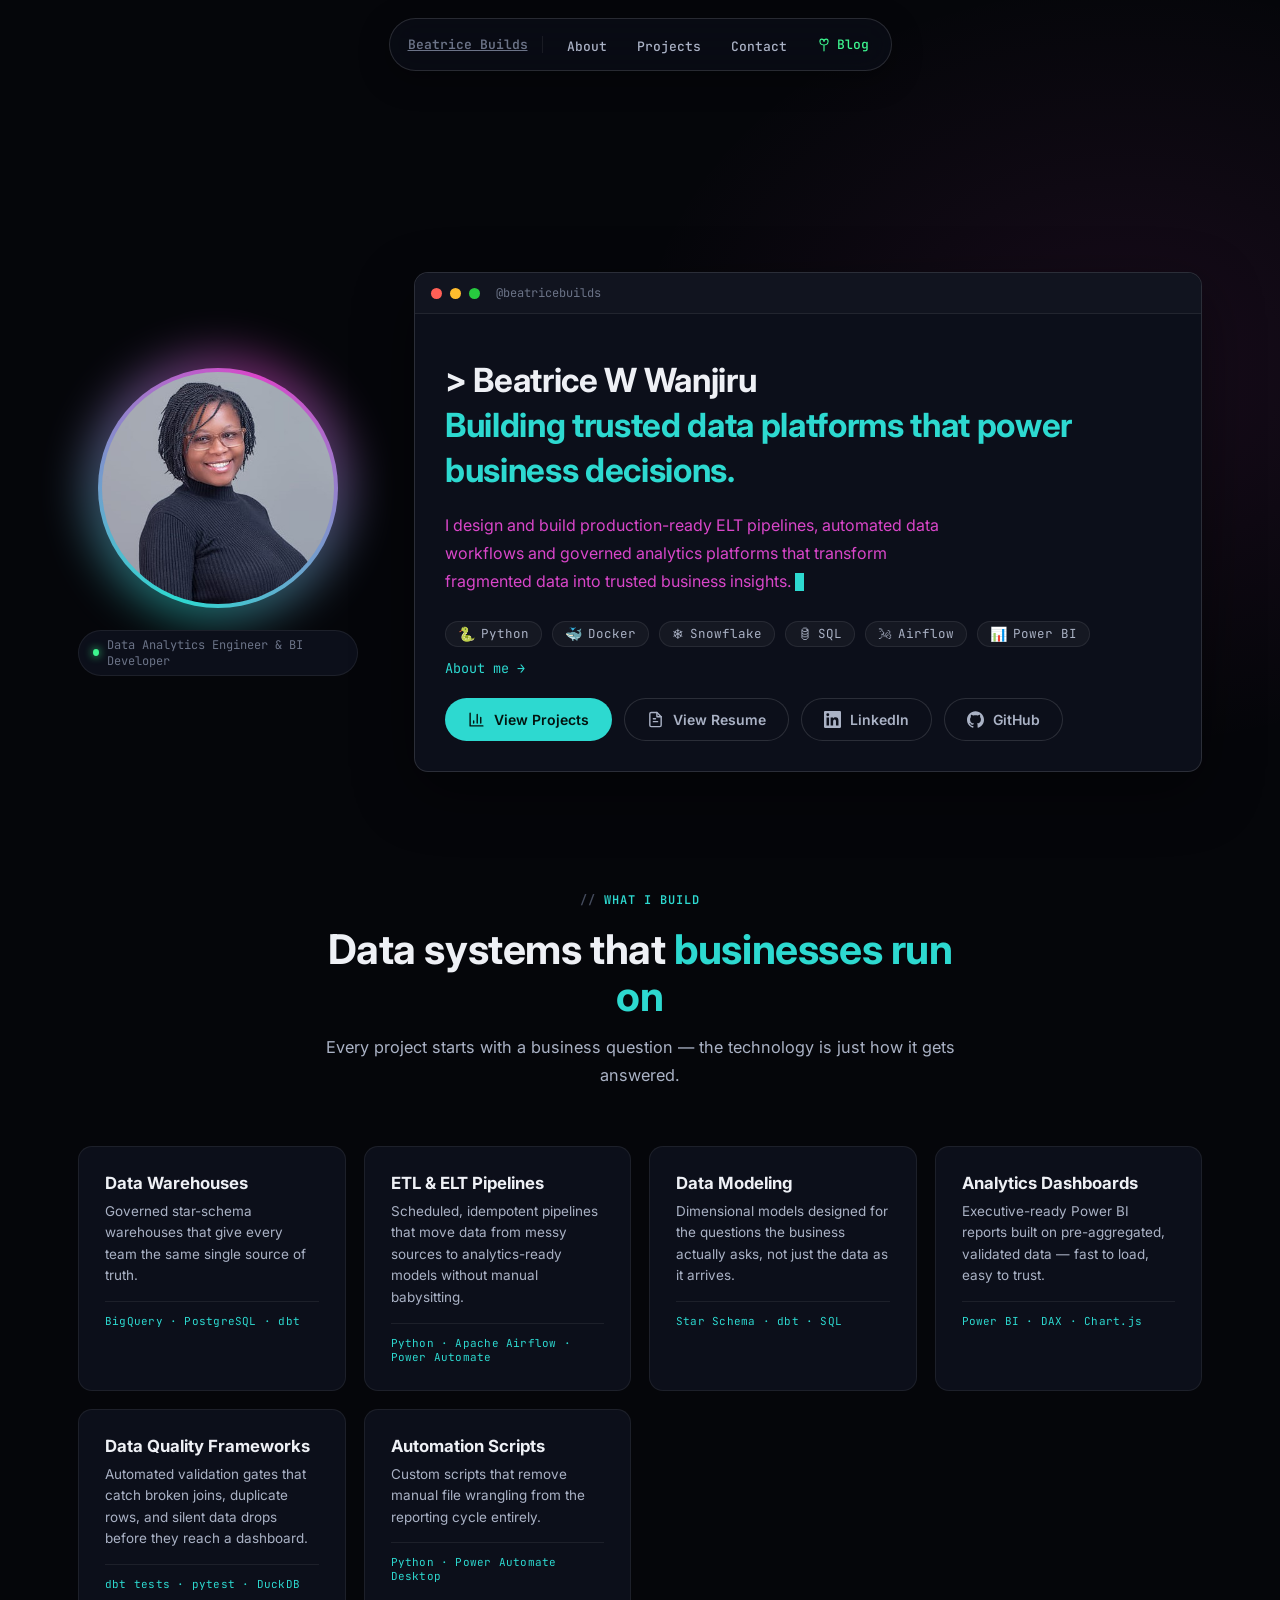
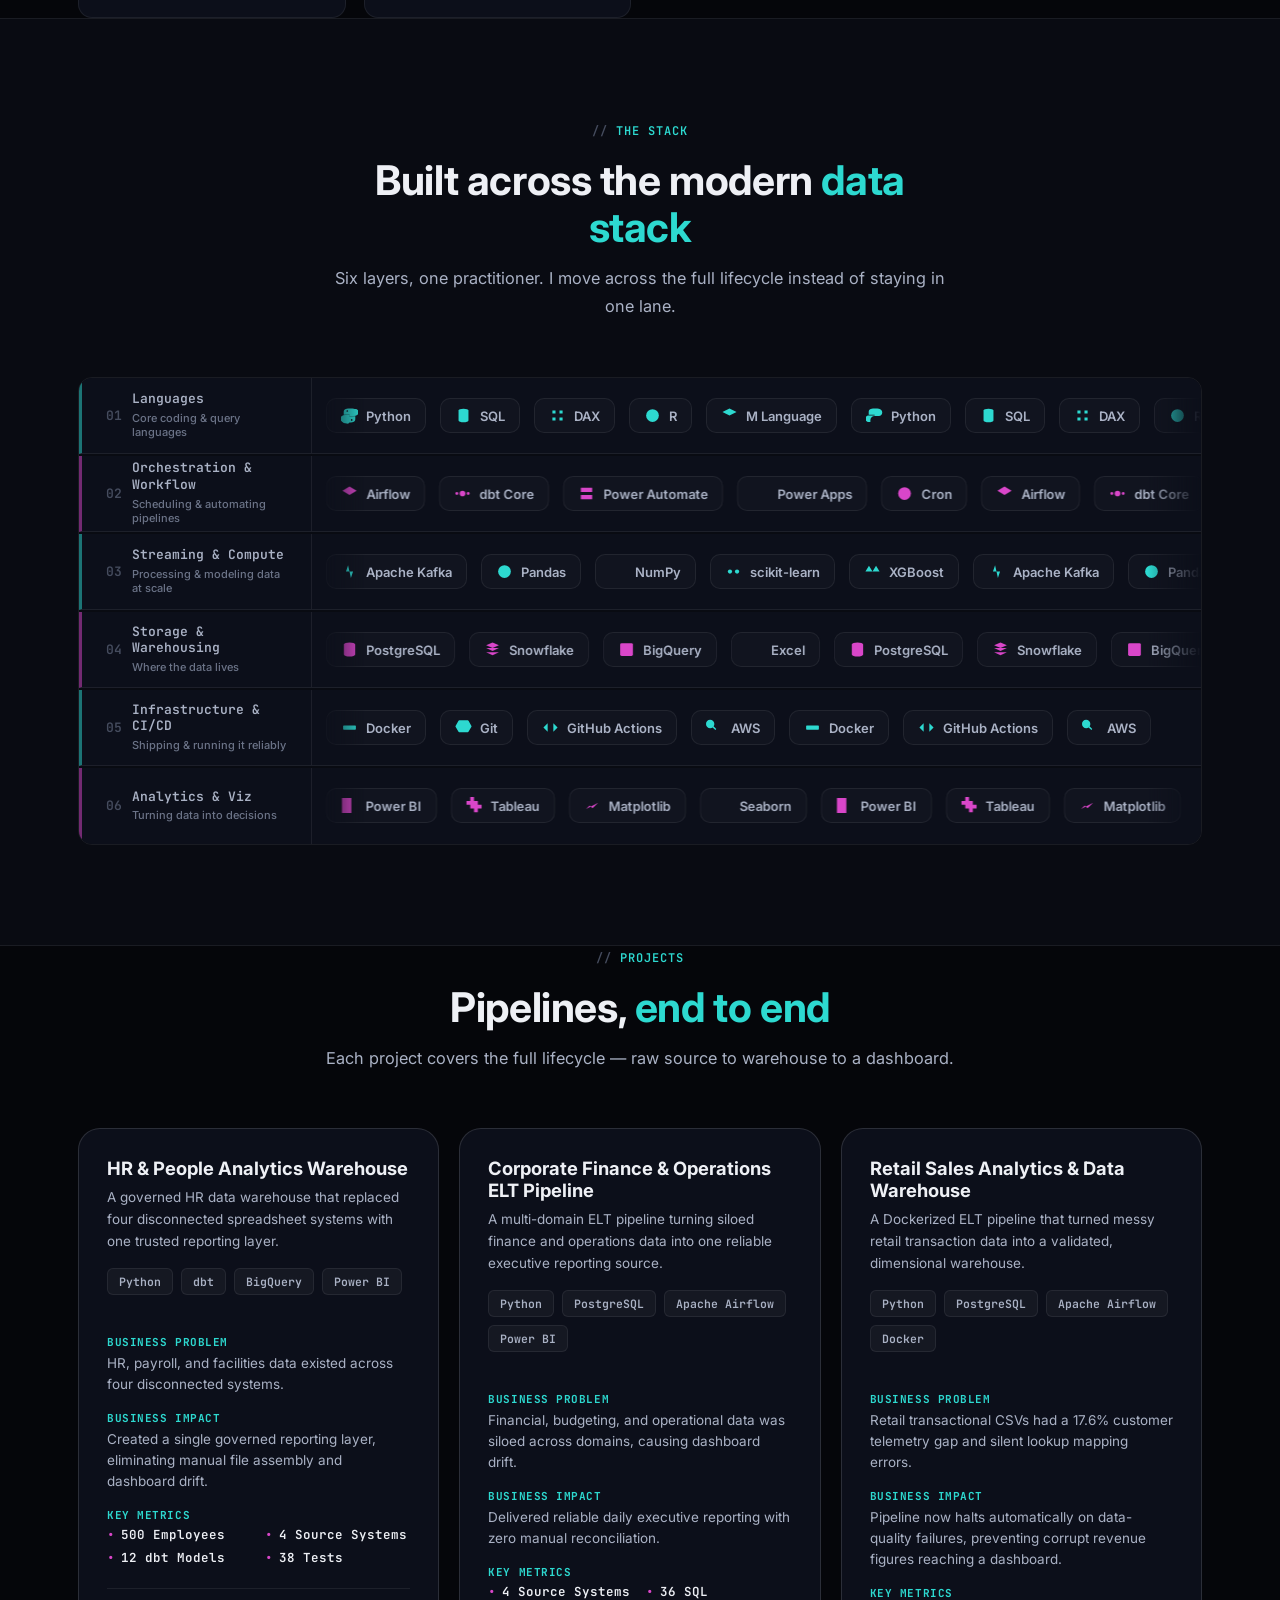
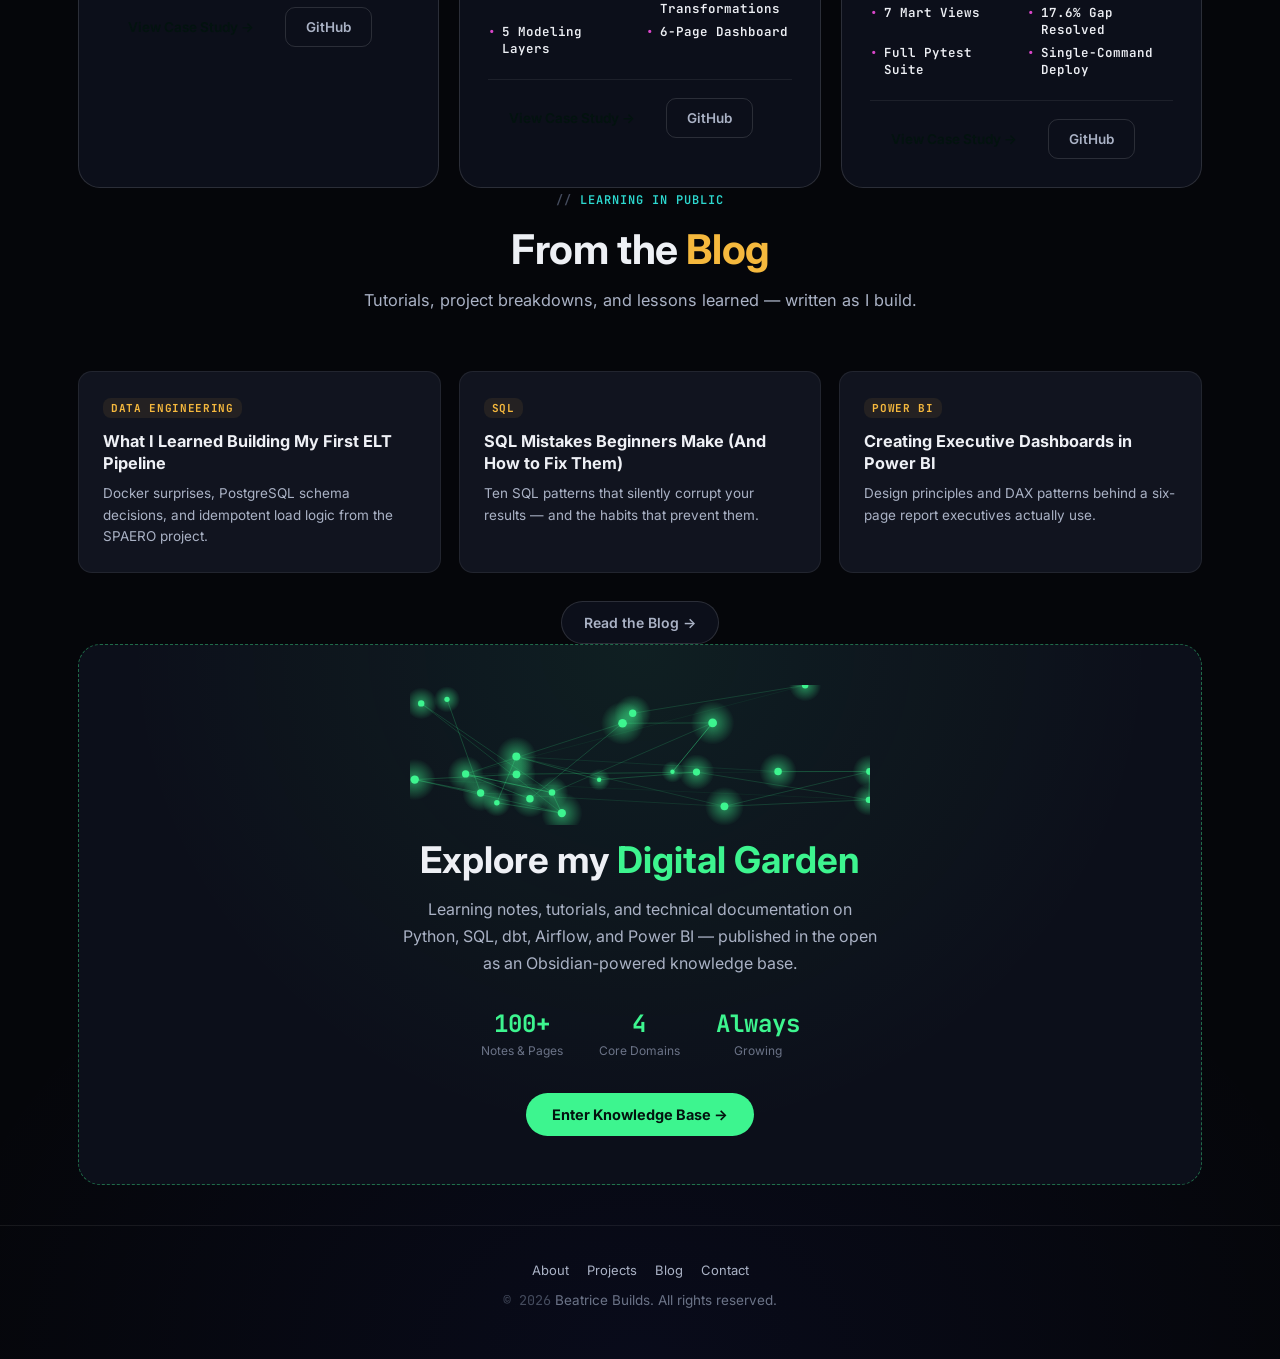
==== commit 7cae00bf: "Added icons in the hero page" ====
--- a/index.html
+++ b/index.html
@@ -62,6 +62,37 @@
   "author": { "@type": "Person", "name": "Beatrice W Wanjiru" }
 }
 </script>
+<style>
+  .tech-stack-icons {
+    display: flex;
+    flex-wrap: wrap;
+    gap: 10px;
+    list-style: none;
+    margin: 4px 0 18px;
+    padding: 0;
+  }
+  .tech-badge {
+    display: inline-flex;
+    align-items: center;
+    gap: 6px;
+    font-family: var(--ff-mono, 'JetBrains Mono', monospace);
+    font-size: 12.5px;
+    color: var(--text-secondary, #9aa4b2);
+    background: var(--bg-elevated, rgba(255,255,255,0.04));
+    border: 1px solid var(--border, rgba(255,255,255,0.08));
+    border-radius: 999px;
+    padding: 5px 12px;
+    line-height: 1;
+    white-space: nowrap;
+  }
+  .tech-badge .tech-icon {
+    font-size: 14px;
+    line-height: 1;
+  }
+  @media (max-width: 480px) {
+    .tech-badge { font-size: 11.5px; padding: 4px 10px; }
+  }
+</style>
 </head>
 <body>
 
@@ -108,7 +139,19 @@
                     <div class="terminal-body">
     
                         <h1 class="hero-headline"> > Beatrice W Wanjiru<span class="highlight-cyan"><br>Building trusted data platforms that power business decisions.</span></h1>
-                        <p class="hero-tagline"> <span class="highlight-fuchsia">I design and build production-ready ELT pipelines, automated data workflows and governed analytics platforms that transform fragmented data into trusted business insights.</span><br>Python • SQL • dbt • Docker • Airflow • Snowflake • Power BI<span class="cursor-blink"></span></p>
+                        <p class="hero-tagline"> <span class="highlight-fuchsia">I design and build production-ready ELT pipelines, automated data workflows and governed analytics platforms that transform fragmented data into trusted business insights.</span><span class="cursor-blink"></span>
+                            <ul class="tech-stack-icons" role="list" aria-label="Core technology stack">
+                                <li class="tech-badge"><span class="tech-icon" aria-hidden="true">🐍</span>Python</li>
+                                <li class="tech-badge"><span class="tech-icon" aria-hidden="true">🐳</span>Docker</li>
+                                <li class="tech-badge"><span class="tech-icon" aria-hidden="true">❄</span>Snowflake</li>
+                                <li class="tech-badge"><span class="tech-icon" aria-hidden="true">🛢</span>SQL</li>
+                                <li class="tech-badge"><span class="tech-icon" aria-hidden="true">🌬</span>Airflow</li>
+                                <li class="tech-badge"><span class="tech-icon" aria-hidden="true">📊</span>Power BI</li>
+                            </ul>
+                        </p>
+
+                        
+
                         <p style="margin:-8px 0 20px;"><a href="about/index.html" style="color:var(--cyan); font-size:13.5px; text-decoration:none;">About me →</a></p>
                         <div class="hero-actions">
                             <a href="#projects" class="pill-btn pill-cyan">
